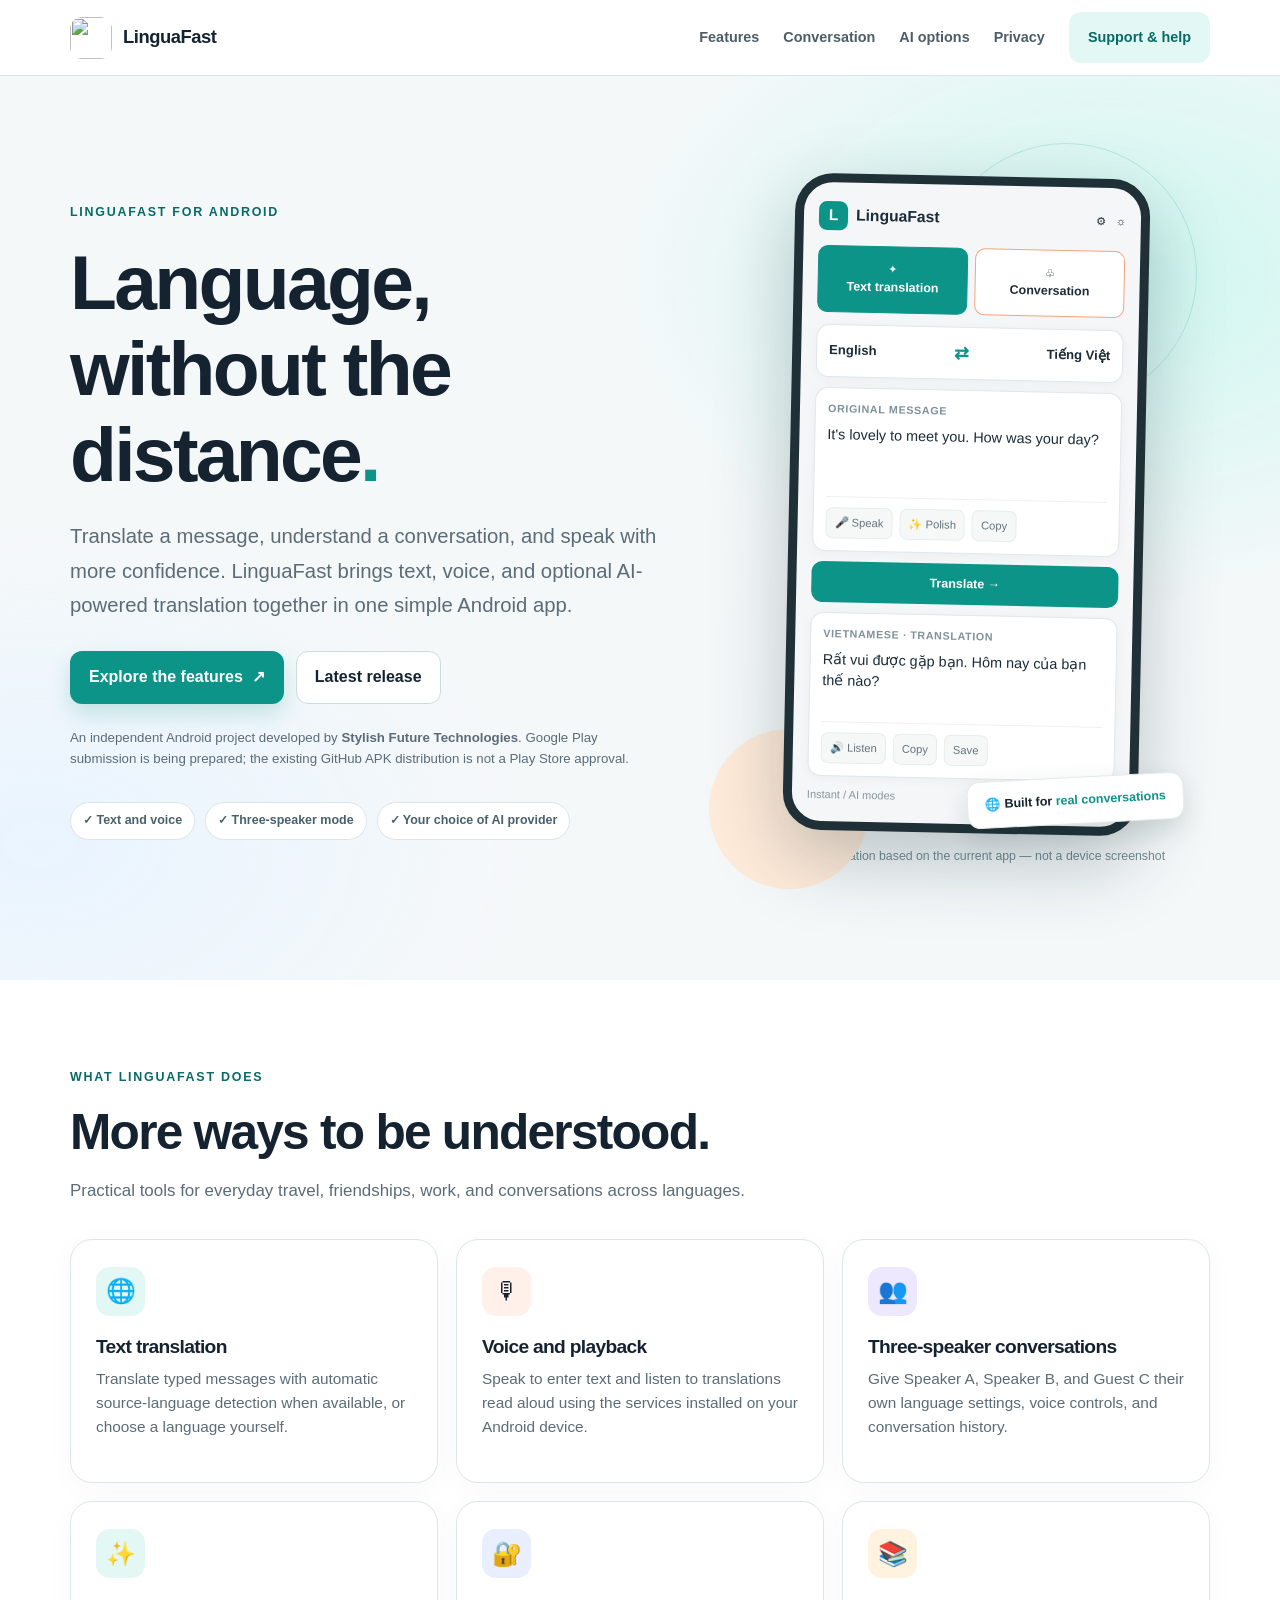
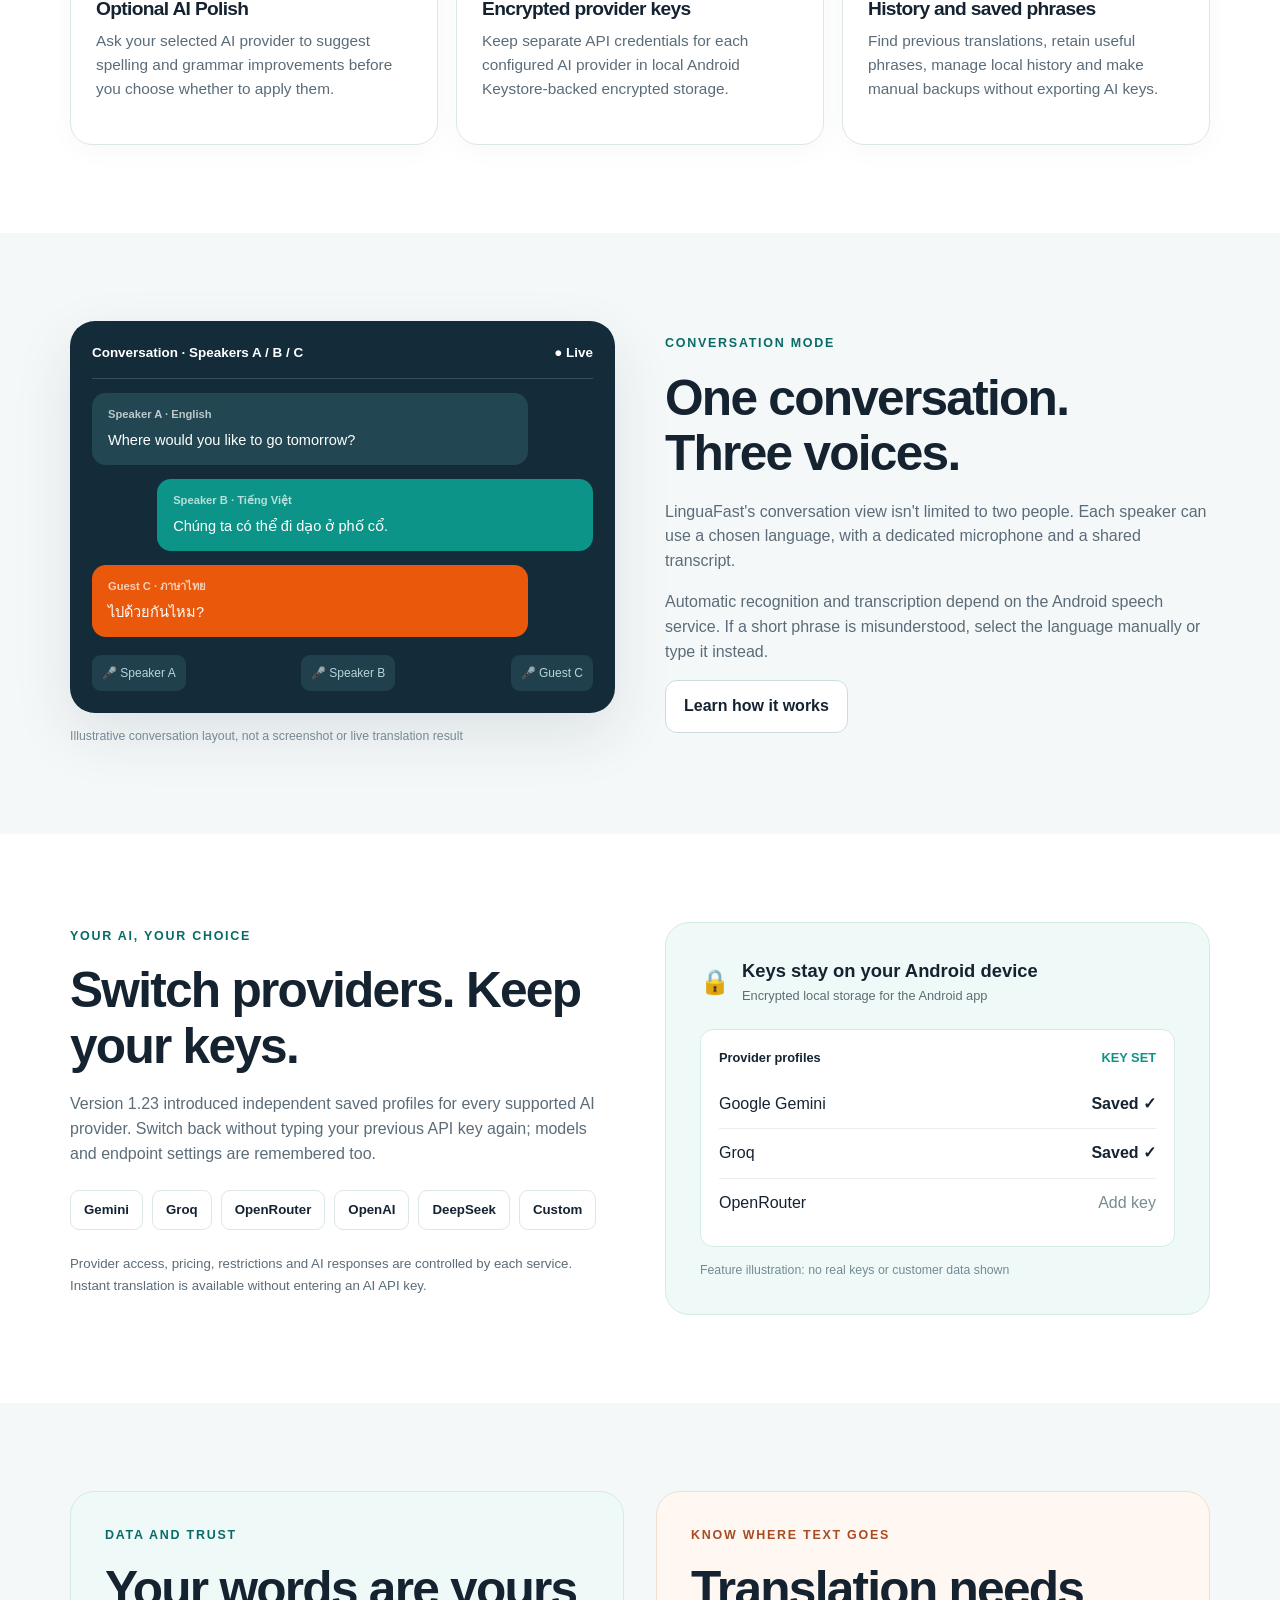
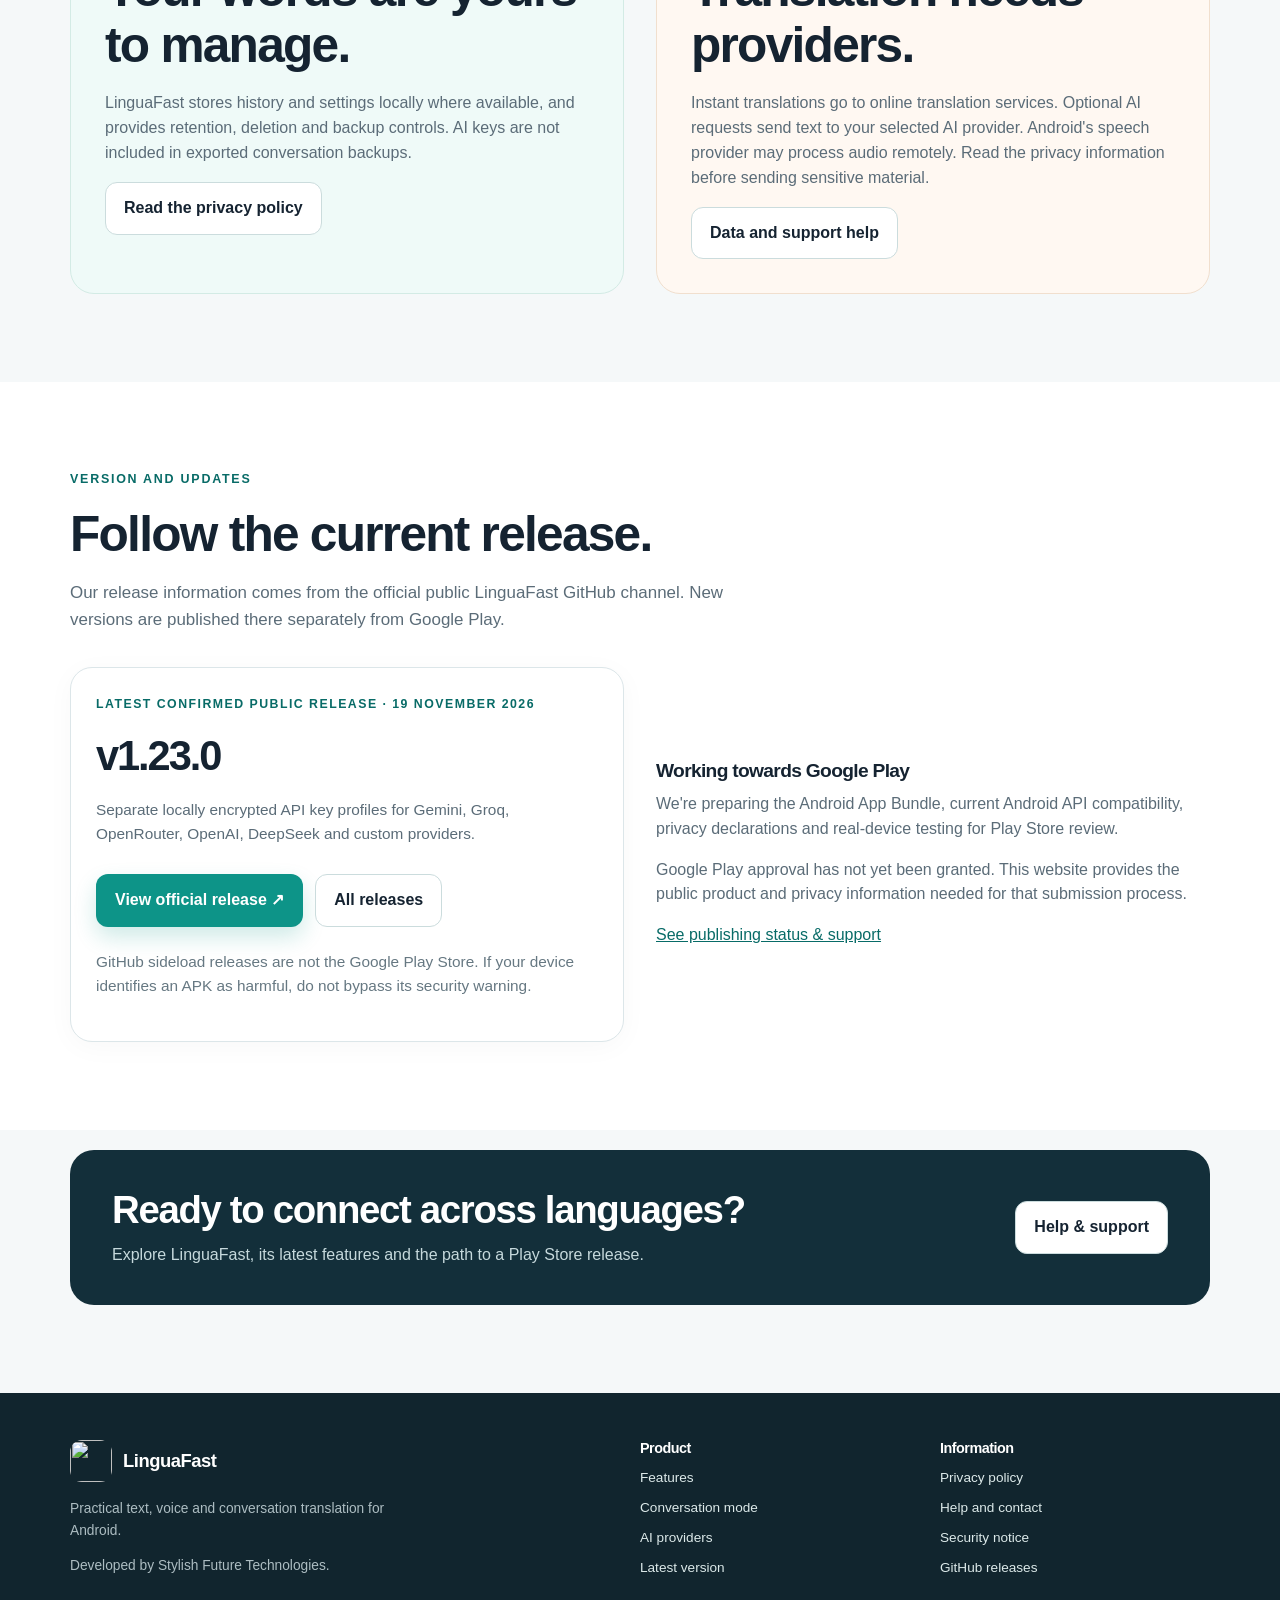
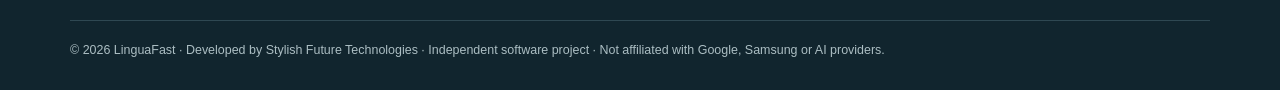
==== docs/index.html @ efc80dd0 "site: publish responsive LinguaFast product homepage grounded in current v23 Android app" ====
<!doctype html>
<html lang="en">
<head>
<meta charset="utf-8">
<meta name="viewport" content="width=device-width,initial-scale=1">
<meta name="theme-color" content="#0d9488">
<meta name="description" content="LinguaFast for Android: text translation, three-speaker conversations, voice playback and optional AI translation. Official product, privacy, support and release information.">
<meta property="og:type" content="website">
<meta property="og:title" content="LinguaFast — Language, without the distance">
<meta property="og:description" content="Translate text, communicate in three-speaker conversations and choose your own AI provider.">
<title>LinguaFast — Language, without the distance</title>
<link rel="icon" href="favicon.svg" type="image/svg+xml">
<link rel="canonical" href="https://madbit1.github.io/linguafast-updates/">
<link rel="stylesheet" href="style.css">
<script src="site.js" defer></script>
</head>
<body>
<a class="sr-only" href="#main">Skip to content</a>
<header class="site-head">
  <div class="container head-inner">
    <a class="identity" href="./"><img src="favicon.svg" width="42" height="42" alt="">LinguaFast</a>
    <nav class="site-nav" aria-label="Main navigation">
      <a href="#features">Features</a>
      <a href="#conversation">Conversation</a>
      <a href="#ai">AI options</a>
      <a href="privacy.html">Privacy</a>
      <a href="support.html" class="nav-cta">Support &amp; help</a>
    </nav>
  </div>
</header>
<main id="main">
  <section class="hero">
    <div class="container hero-grid">
      <div>
        <div class="eyebrow">LinguaFast for Android</div>
        <h1>Language, without the distance<span style="color:var(--teal)">.</span></h1>
        <p class="hero-lead">Translate a message, understand a conversation, and speak with more confidence. LinguaFast brings text, voice, and optional AI-powered translation together in one simple Android app.</p>
        <div class="hero-actions">
          <a class="button button-primary" href="#features">Explore the features <span aria-hidden="true">↗</span></a>
          <a class="button button-ghost" href="#release">Latest release</a>
        </div>
        <p class="little-note">An independent Android project developed by <strong>Stylish Future Technologies</strong>. Google Play submission is being prepared; the existing GitHub APK distribution is not a Play Store approval.</p>
        <div class="hero-trust"><span>✓ Text and voice</span><span>✓ Three-speaker mode</span><span>✓ Your choice of AI provider</span></div>
      </div>
      <div class="phone-wrap" aria-label="Illustrative preview of LinguaFast's Android text translation interface">
        <div class="phone">
          <div class="phone-top"><div class="phone-brand"><span class="mini-logo">L</span>LinguaFast</div><span>⚙ &nbsp; ☼</span></div>
          <div class="mode-row"><span>✦ <b>Text translation</b></span><span>♧ <b>Conversation</b></span></div>
          <div class="phone-panel language-row"><span>English</span><span class="switch">⇄</span><span>Tiếng Việt</span></div>
          <div class="phone-panel"><div class="hint">Original message</div><div class="phone-content">It's lovely to meet you. How was your day?</div><div class="phone-actions"><span>🎤 Speak</span><span>✨ Polish</span><span>Copy</span></div></div>
          <div class="phone-primary">Translate →</div>
          <div class="phone-panel"><div class="hint">Vietnamese · translation</div><div class="phone-content">Rất vui được gặp bạn. Hôm nay của bạn thế nào?</div><div class="phone-actions"><span>🔊 Listen</span><span>Copy</span><span>Save</span></div></div>
          <div class="phone-footer"><span>Instant / AI modes</span><span>History · Saved</span></div>
        </div>
        <div class="float-pill">🌐 Built for <b>real conversations</b></div>
        <div class="preview-label" style="text-align:center">Interface illustration based on the current app — not a device screenshot</div>
      </div>
    </div>
  </section>
  <section class="section alt" id="features">
    <div class="container">
      <div class="section-heading"><div class="eyebrow">What LinguaFast does</div><h2>More ways to be understood.</h2><p>Practical tools for everyday travel, friendships, work, and conversations across languages.</p></div>
      <div class="grid3">
        <article class="feature"><div class="feature-icon" aria-hidden="true">🌐</div><h3>Text translation</h3><p>Translate typed messages with automatic source-language detection when available, or choose a language yourself.</p></article>
        <article class="feature"><div class="feature-icon" aria-hidden="true">🎙</div><h3>Voice and playback</h3><p>Speak to enter text and listen to translations read aloud using the services installed on your Android device.</p></article>
        <article class="feature"><div class="feature-icon" aria-hidden="true">👥</div><h3>Three-speaker conversations</h3><p>Give Speaker A, Speaker B, and Guest C their own language settings, voice controls, and conversation history.</p></article>
        <article class="feature"><div class="feature-icon" aria-hidden="true">✨</div><h3>Optional AI Polish</h3><p>Ask your selected AI provider to suggest spelling and grammar improvements before you choose whether to apply them.</p></article>
        <article class="feature"><div class="feature-icon" aria-hidden="true">🔐</div><h3>Encrypted provider keys</h3><p>Keep separate API credentials for each configured AI provider in local Android Keystore-backed encrypted storage.</p></article>
        <article class="feature"><div class="feature-icon" aria-hidden="true">📚</div><h3>History and saved phrases</h3><p>Find previous translations, retain useful phrases, manage local history and make manual backups without exporting AI keys.</p></article>
      </div>
    </div>
  </section>
  <section class="section" id="conversation">
    <div class="container showcase">
      <div>
        <div class="chat-panel" role="img" aria-label="Illustrative multilingual transcript: three speakers communicating in English, Vietnamese and Thai">
          <div class="chat-head"><span>Conversation · Speakers A / B / C</span><span>● Live</span></div>
          <div class="chat-bubble"><small>Speaker A · English</small>Where would you like to go tomorrow?</div>
          <div class="chat-bubble"><small>Speaker B · Tiếng Việt</small>Chúng ta có thể đi dạo ở phố cổ.</div>
          <div class="chat-bubble"><small>Guest C · ภาษาไทย</small>ไปด้วยกันไหม?</div>
          <div class="chat-tools"><span>🎤 Speaker A</span><span>🎤 Speaker B</span><span>🎤 Guest C</span></div>
        </div>
        <div class="preview-label">Illustrative conversation layout, not a screenshot or live translation result</div>
      </div>
      <div>
        <div class="eyebrow">Conversation mode</div><h2>One conversation.<br>Three voices.</h2>
        <p>LinguaFast's conversation view isn't limited to two people. Each speaker can use a chosen language, with a dedicated microphone and a shared transcript.</p>
        <p>Automatic recognition and transcription depend on the Android speech service. If a short phrase is misunderstood, select the language manually or type it instead.</p>
        <a class="button button-ghost" href="support.html">Learn how it works</a>
      </div>
    </div>
  </section>
  <section class="section alt" id="ai">
    <div class="container showcase">
      <div>
        <div class="eyebrow">Your AI, your choice</div><h2>Switch providers. Keep your keys.</h2>
        <p>Version 1.23 introduced independent saved profiles for every supported AI provider. Switch back without typing your previous API key again; models and endpoint settings are remembered too.</p>
        <div class="provider-list" aria-label="Current supported provider presets">
          <span>Gemini</span><span>Groq</span><span>OpenRouter</span><span>OpenAI</span><span>DeepSeek</span><span>Custom</span>
        </div>
        <p class="little-note">Provider access, pricing, restrictions and AI responses are controlled by each service. Instant translation is available without entering an AI API key.</p>
      </div>
      <div class="soft-panel">
        <div style="display:flex;align-items:center;gap:12px;margin-bottom:23px"><span style="font-size:1.5rem">🔒</span><div><strong style="font-size:1.15rem">Keys stay on your Android device</strong><div style="font-size:.8rem;color:#5b6e73">Encrypted local storage for the Android app</div></div></div>
        <div style="border-radius:13px;background:white;border:1px solid #d5ebe5;padding:18px">
          <div style="display:flex;justify-content:space-between;font-size:.8rem;font-weight:780;margin-bottom:12px"><span>Provider profiles</span><span style="color:#0d9488">KEY SET</span></div>
          <div style="padding:12px 0;border-bottom:1px solid #e8eeee;display:flex;justify-content:space-between;gap:12px"><span>Google Gemini</span><strong>Saved ✓</strong></div>
          <div style="padding:12px 0;border-bottom:1px solid #e8eeee;display:flex;justify-content:space-between;gap:12px"><span>Groq</span><strong>Saved ✓</strong></div>
          <div style="padding:12px 0;display:flex;justify-content:space-between;gap:12px"><span>OpenRouter</span><span style="color:#768b90">Add key</span></div>
        </div>
        <div class="preview-label">Feature illustration: no real keys or customer data shown</div>
      </div>
    </div>
  </section>
  <section class="section" id="privacy">
    <div class="container two-column">
      <div class="soft-panel"><div class="eyebrow">Data and trust</div><h2>Your words are yours to manage.</h2><p>LinguaFast stores history and settings locally where available, and provides retention, deletion and backup controls. AI keys are not included in exported conversation backups.</p><a class="button button-ghost" href="privacy.html">Read the privacy policy</a></div>
      <div class="soft-panel" style="background:#fff8f2;border-color:#f1dfce"><div class="eyebrow" style="color:#a94b23">Know where text goes</div><h2>Translation needs providers.</h2><p>Instant translations go to online translation services. Optional AI requests send text to your selected AI provider. Android's speech provider may process audio remotely. Read the privacy information before sending sensitive material.</p><a class="button button-ghost" href="support.html#data">Data and support help</a></div>
    </div>
  </section>
  <section class="section alt" id="release">
    <div class="container">
      <div class="section-heading"><div class="eyebrow">Version and updates</div><h2>Follow the current release.</h2><p>Our release information comes from the official public LinguaFast GitHub channel. New versions are published there separately from Google Play.</p></div>
      <div class="two-column">
        <div class="feature" style="min-height:0">
          <div class="release-date" id="release-state">Latest confirmed public release · 19 November 2026</div>
          <div class="version-big" id="release-version">v1.23.0</div>
          <p id="release-copy">Separate locally encrypted API key profiles for Gemini, Groq, OpenRouter, OpenAI, DeepSeek and custom providers.</p>
          <div class="hero-actions">
            <a class="button button-primary" id="release-link" href="https://github.com/madbit1/linguafast-updates/releases/latest" rel="noopener">View official release ↗</a>
            <a class="button button-ghost" href="https://github.com/madbit1/linguafast-updates/releases" rel="noopener">All releases</a>
          </div>
          <p class="fine">GitHub sideload releases are not the Google Play Store. If your device identifies an APK as harmful, do not bypass its security warning.</p>
        </div>
        <div style="align-self:center">
          <h3>Working towards Google Play</h3>
          <p>We're preparing the Android App Bundle, current Android API compatibility, privacy declarations and real-device testing for Play Store review.</p>
          <p>Google Play approval has not yet been granted. This website provides the public product and privacy information needed for that submission process.</p>
          <a href="support.html#play">See publishing status &amp; support</a>
        </div>
      </div>
    </div>
  </section>
  <section class="section" style="padding-top:20px">
    <div class="container"><div class="callout"><div><h2>Ready to connect across languages?</h2><p>Explore LinguaFast, its latest features and the path to a Play Store release.</p></div><a class="button button-ghost" href="support.html">Help &amp; support</a></div></div>
  </section>
</main>
<footer class="footer">
  <div class="container">
    <div class="footer-grid">
      <div><a class="identity" style="color:white" href="./"><img src="favicon.svg" width="42" height="42" alt="">LinguaFast</a><p style="max-width:340px;margin-top:16px">Practical text, voice and conversation translation for Android.</p><p>Developed by Stylish Future Technologies.</p></div>
      <div><h3>Product</h3><ul><li><a href="#features">Features</a></li><li><a href="#conversation">Conversation mode</a></li><li><a href="#ai">AI providers</a></li><li><a href="#release">Latest version</a></li></ul></div>
      <div><h3>Information</h3><ul><li><a href="privacy.html">Privacy policy</a></li><li><a href="support.html">Help and contact</a></li><li><a href="https://github.com/madbit1/linguafast-updates/blob/main/SECURITY.md">Security notice</a></li><li><a href="https://github.com/madbit1/linguafast-updates/releases/latest">GitHub releases</a></li></ul></div>
    </div>
    <div class="footer-bottom">© 2026 LinguaFast · Developed by Stylish Future Technologies · Independent software project · Not affiliated with Google, Samsung or AI providers.</div>
  </div>
</footer>
</body></html>
---- docs/style.css ----
/* LinguaFast website — mirrors the Android app's teal brand and orange conversation mode. */
:root{color-scheme:light;--bg:#f5f8f9;--paper:#fff;--ink:#152331;--muted:#5b6c78;--line:#dce6e9;--teal:#0d9488;--deep:#086b67;--aqua:#e3f8f4;--orange:#e86a2c;--lav:#6d28d9;--shadow:0 22px 60px rgba(13,43,50,.10)}
*{box-sizing:border-box}html{scroll-behavior:smooth}body{margin:0;background:var(--bg);color:var(--ink);font:16px/1.55 -apple-system,BlinkMacSystemFont,"Segoe UI",Roboto,Arial,sans-serif}a{color:var(--deep)}a:hover{text-decoration:none}a:focus-visible,button:focus-visible{outline:3px solid #fb923c;outline-offset:3px}h1,h2,h3,p{margin-top:0}h1,h2,h3{line-height:1.12;letter-spacing:-.035em}h1{font-size:clamp(2.5rem,6vw,5rem);font-weight:800;margin-bottom:22px}h2{font-size:clamp(2rem,4vw,3.1rem);margin-bottom:18px}h3{font-size:1.2rem;margin-bottom:10px}p{color:var(--muted)}.container{width:min(1140px,calc(100% - 38px));margin-inline:auto}.sr-only{position:absolute;width:1px;height:1px;overflow:hidden;clip:rect(0,0,0,0);white-space:nowrap}
header.site-head{background:rgba(255,255,255,.96);border-bottom:1px solid var(--line);position:sticky;top:0;z-index:10;backdrop-filter:blur(14px)}.head-inner{min-height:75px;display:flex;align-items:center;justify-content:space-between;gap:20px}.identity{display:flex;align-items:center;gap:11px;color:var(--ink);text-decoration:none;font-size:1.15rem;font-weight:800;letter-spacing:-.025em}.identity img{width:42px;height:42px;border-radius:12px}.site-nav{display:flex;align-items:center;gap:24px;font-size:.9rem;font-weight:650}.site-nav a{color:#4c5d68;text-decoration:none}.site-nav a:hover{color:var(--teal)}.nav-cta,.button{display:inline-flex;justify-content:center;align-items:center;gap:9px;border-radius:12px;padding:13px 18px;font-weight:750;text-decoration:none;border:1px solid transparent;transition:transform .15s ease,box-shadow .15s ease}.nav-cta{background:var(--aqua);color:var(--deep)!important}.button:hover,.nav-cta:hover{transform:translateY(-2px)}.button-primary{background:var(--teal);color:white;box-shadow:0 10px 22px rgba(13,148,136,.2)}.button-primary:hover{color:white}.button-ghost{border-color:#cbdcdd;background:white;color:var(--ink)}.button-dark{background:#19313b;color:white}.button-dark:hover{color:#fff}
.hero{padding:72px 0 86px;overflow:hidden;background:radial-gradient(ellipse 700px 450px at 87% 22%,#cef7f0 0%,transparent 74%),radial-gradient(ellipse 630px 410px at 3% 85%,#e9f4ff 0%,transparent 78%),var(--bg)}.hero-grid{display:grid;grid-template-columns:1.1fr .9fr;gap:60px;align-items:center}.eyebrow{color:var(--deep);font-size:.78rem;font-weight:850;letter-spacing:.14em;text-transform:uppercase;margin-bottom:17px}.hero-lead{font-size:clamp(1.06rem,1.7vw,1.27rem);max-width:620px;line-height:1.7}.hero-actions{display:flex;flex-wrap:wrap;gap:12px;margin:28px 0 23px}.little-note{font-size:.83rem;max-width:570px;line-height:1.65}.hero-trust{display:flex;flex-wrap:wrap;gap:10px;margin-top:32px}.hero-trust span{padding:8px 12px;background:#fff;border:1px solid var(--line);border-radius:999px;color:#48616b;font-weight:650;font-size:.78rem}
.section{padding:88px 0}.section.alt{background:#fff}.section-heading{max-width:700px;margin-bottom:34px}.section-heading p{font-size:1.06rem}.grid3{display:grid;grid-template-columns:repeat(3,minmax(0,1fr));gap:18px}.feature{padding:27px 25px 28px;border-radius:22px;background:#fff;border:1px solid var(--line);min-height:240px;box-shadow:0 5px 28px rgba(12,39,46,.03)}.feature p{font-size:.96rem}.feature-icon{display:grid;place-items:center;width:49px;height:49px;border-radius:14px;background:var(--aqua);font-size:1.5rem;margin-bottom:20px}.feature:nth-child(2) .feature-icon{background:#fff1e9}.feature:nth-child(3) .feature-icon{background:#eee8ff}.feature:nth-child(5) .feature-icon{background:#e9efff}.feature:nth-child(6) .feature-icon{background:#fff2de}
.phone-wrap{position:relative;max-width:420px;margin:0 auto;padding:28px 0}.phone-wrap:before{content:"";position:absolute;width:260px;height:260px;border:1px solid #a2e0d7;border-radius:50%;top:-5px;right:-32px;opacity:.7}.phone-wrap:after{content:"";position:absolute;width:160px;height:160px;background:#ffebd9;border-radius:50%;bottom:5px;left:-60px;z-index:0}.phone{position:relative;z-index:1;background:#f4f6f8;border:9px solid #1f3037;box-shadow:0 28px 75px rgba(13,40,50,.25);border-radius:38px;max-width:355px;margin:auto;padding:19px 15px 18px;min-height:606px;color:#1c2c38;transform:rotate(1.2deg)}.phone-top{display:flex;align-items:center;justify-content:space-between;margin-bottom:15px;font-size:.7rem}.phone-brand{display:flex;align-items:center;gap:8px;font-size:.98rem;font-weight:850}.mini-logo{display:grid;place-items:center;width:29px;height:29px;border-radius:8px;background:#0d9488;color:#fff;font-weight:850}.phone-panel{background:#fff;border:1px solid #e1e7eb;border-radius:13px;padding:12px;margin-bottom:10px;box-shadow:0 2px 12px rgba(31,44,53,.04)}.mode-row{display:grid;grid-template-columns:1fr 1fr;gap:7px;margin-bottom:12px}.mode-row span{font-size:.7rem;text-align:center;padding:14px 5px;border:1px solid #f4a57b;border-radius:10px;background:#fff}.mode-row span:first-child{background:#0d9488;border-color:#0d9488;color:#fff}.mode-row b{display:block;font-size:.78rem}.language-row{display:flex;gap:9px;justify-content:space-between;align-items:center;font-size:.82rem;font-weight:750}.switch{color:#0d9488;font-size:1.1rem}.hint{font-size:.67rem;color:#80919b;margin-bottom:7px;text-transform:uppercase;font-weight:800;letter-spacing:.06em}.phone-content{line-height:1.45;font-size:.9rem;min-height:60px}.phone-actions{display:flex;gap:7px;padding-top:10px;border-top:1px solid #edf1f2;margin-top:12px;font-size:.7rem;color:#64747d}.phone-actions span{background:#f6f8f8;border:1px solid #e7ecee;padding:6px 8px;border-radius:7px}.phone-primary{padding:11px;border-radius:11px;background:#0d9488;text-align:center;color:#fff;font-weight:800;font-size:.78rem;margin:10px 0}.phone-footer{display:flex;justify-content:space-between;color:#88969e;font-size:.69rem}.float-pill{position:absolute;z-index:2;right:-19px;bottom:70px;padding:13px 17px;background:white;border:1px solid #e4ebe9;border-radius:13px;font-size:.78rem;font-weight:800;box-shadow:0 10px 26px rgba(22,55,53,.14);transform:rotate(-3deg)}.float-pill b{color:var(--teal)}
.showcase{display:grid;grid-template-columns:1fr 1fr;gap:50px;align-items:center}.chat-panel{background:#142c39;border-radius:25px;padding:22px;box-shadow:var(--shadow);color:white}.chat-head{display:flex;align-items:center;justify-content:space-between;border-bottom:1px solid #35505c;padding-bottom:14px;font-size:.84rem;font-weight:780}.chat-bubble{padding:13px 16px;border-radius:14px;max-width:87%;margin-top:14px;background:#224752;color:#fff;font-size:.91rem}.chat-bubble:nth-of-type(3){background:#0d9488;margin-left:auto}.chat-bubble:nth-of-type(4){background:#ea580c}.chat-bubble small{display:block;font-weight:850;font-size:.7rem;opacity:.7;margin-bottom:6px}.chat-tools{display:flex;justify-content:space-between;gap:8px;padding-top:18px;color:#b8d4d7;font-size:.75rem}.chat-tools span{padding:9px 10px;border-radius:9px;background:#20404d}.preview-label{color:#748a93;font-size:.77rem;margin-top:14px}
.provider-list{display:flex;flex-wrap:wrap;gap:9px;margin:23px 0}.provider-list span{background:white;padding:9px 13px;border:1px solid var(--line);border-radius:9px;font-weight:730;font-size:.83rem}.soft-panel{background:#effaf8;border-radius:24px;padding:34px;border:1px solid #d3ebe5}.two-column{display:grid;grid-template-columns:1fr 1fr;gap:32px}.callout{background:#132f3a;color:#fff;border-radius:24px;padding:38px 42px;display:flex;justify-content:space-between;gap:28px;align-items:center}.callout h2{font-size:clamp(1.8rem,3vw,2.6rem);margin-bottom:12px}.callout p{color:#c6d9dc;margin-bottom:0}.callout .button{white-space:nowrap}.release-date{font-size:.77rem;letter-spacing:.12em;text-transform:uppercase;font-weight:850;color:var(--deep)}.version-big{font-size:2.6rem;font-weight:850;letter-spacing:-.05em;margin:10px 0}.fine{font-size:.8rem;color:#667882}.footer{background:#11252e;padding:47px 0 30px;color:#d7e4e7}.footer a{color:#dce9e9;text-decoration:none}.footer a:hover{text-decoration:underline}.footer-grid{display:grid;grid-template-columns:2fr 1fr 1fr;gap:30px;padding-bottom:30px}.footer p{color:#adbdc2;font-size:.86rem}.footer h3{color:#fff;font-size:.9rem}.footer ul{list-style:none;padding:0;margin:0}.footer li{margin-bottom:9px;font-size:.85rem}.footer-bottom{border-top:1px solid #2f4852;padding-top:20px;font-size:.78rem;color:#acbec3}
.page-hero{padding:75px 0 43px;background:radial-gradient(ellipse 400px 300px at 85% 0%,#d9f7ef 0%,transparent 80%)}.page-hero h1{font-size:clamp(2.2rem,4vw,3.5rem);max-width:760px}.prose{background:white;border:1px solid var(--line);border-radius:24px;padding:clamp(24px,5vw,58px);margin:0 auto 90px;max-width:925px}.prose h2{font-size:1.55rem;margin-top:40px}.prose h3{font-size:1.05rem;margin-top:26px}.prose li{color:#526570;margin-bottom:10px}.prose p{max-width:760px}.prose .note{border-left:4px solid var(--teal);background:#edf8f5;padding:15px 19px;border-radius:0 9px 9px 0;color:#244550}.prose .warning{border-left-color:#d46a36;background:#fff5e9}.prose a{word-break:break-word}
@media(max-width:900px){.hero-grid{gap:25px;grid-template-columns:1fr 1fr}.phone{transform:none}.showcase{gap:30px}.site-nav{gap:15px}}@media(max-width:720px){.hero-grid,.showcase,.two-column{grid-template-columns:1fr}.hero{padding:52px 0 68px}.hero-grid{gap:25px}.grid3{grid-template-columns:1fr 1fr}.site-nav a:not(.nav-cta){display:none}.section{padding:65px 0}.showcase>div:first-child{order:2}.showcase>div:nth-child(2){order:1}.footer-grid{grid-template-columns:1fr 1fr}.footer-grid>div:first-child{grid-column:1/-1}.callout{display:block;padding:30px}.callout .button{margin-top:22px}.phone-wrap{max-width:380px}.float-pill{right:0}}
@media(max-width:460px){.container{width:min(100% - 30px,1140px)}.grid3{grid-template-columns:1fr}.head-inner{min-height:68px}.nav-cta{padding:10px 12px;font-size:.8rem}.feature{min-height:0}.hero-trust{gap:6px}.hero-trust span{font-size:.72rem}.footer-grid{grid-template-columns:1fr}.float-pill{right:4px}.phone-wrap:before{right:0}.phone{border-width:7px;min-height:570px}}
@media(prefers-reduced-motion:reduce){html{scroll-behavior:auto}.button,.nav-cta{transition:none}}
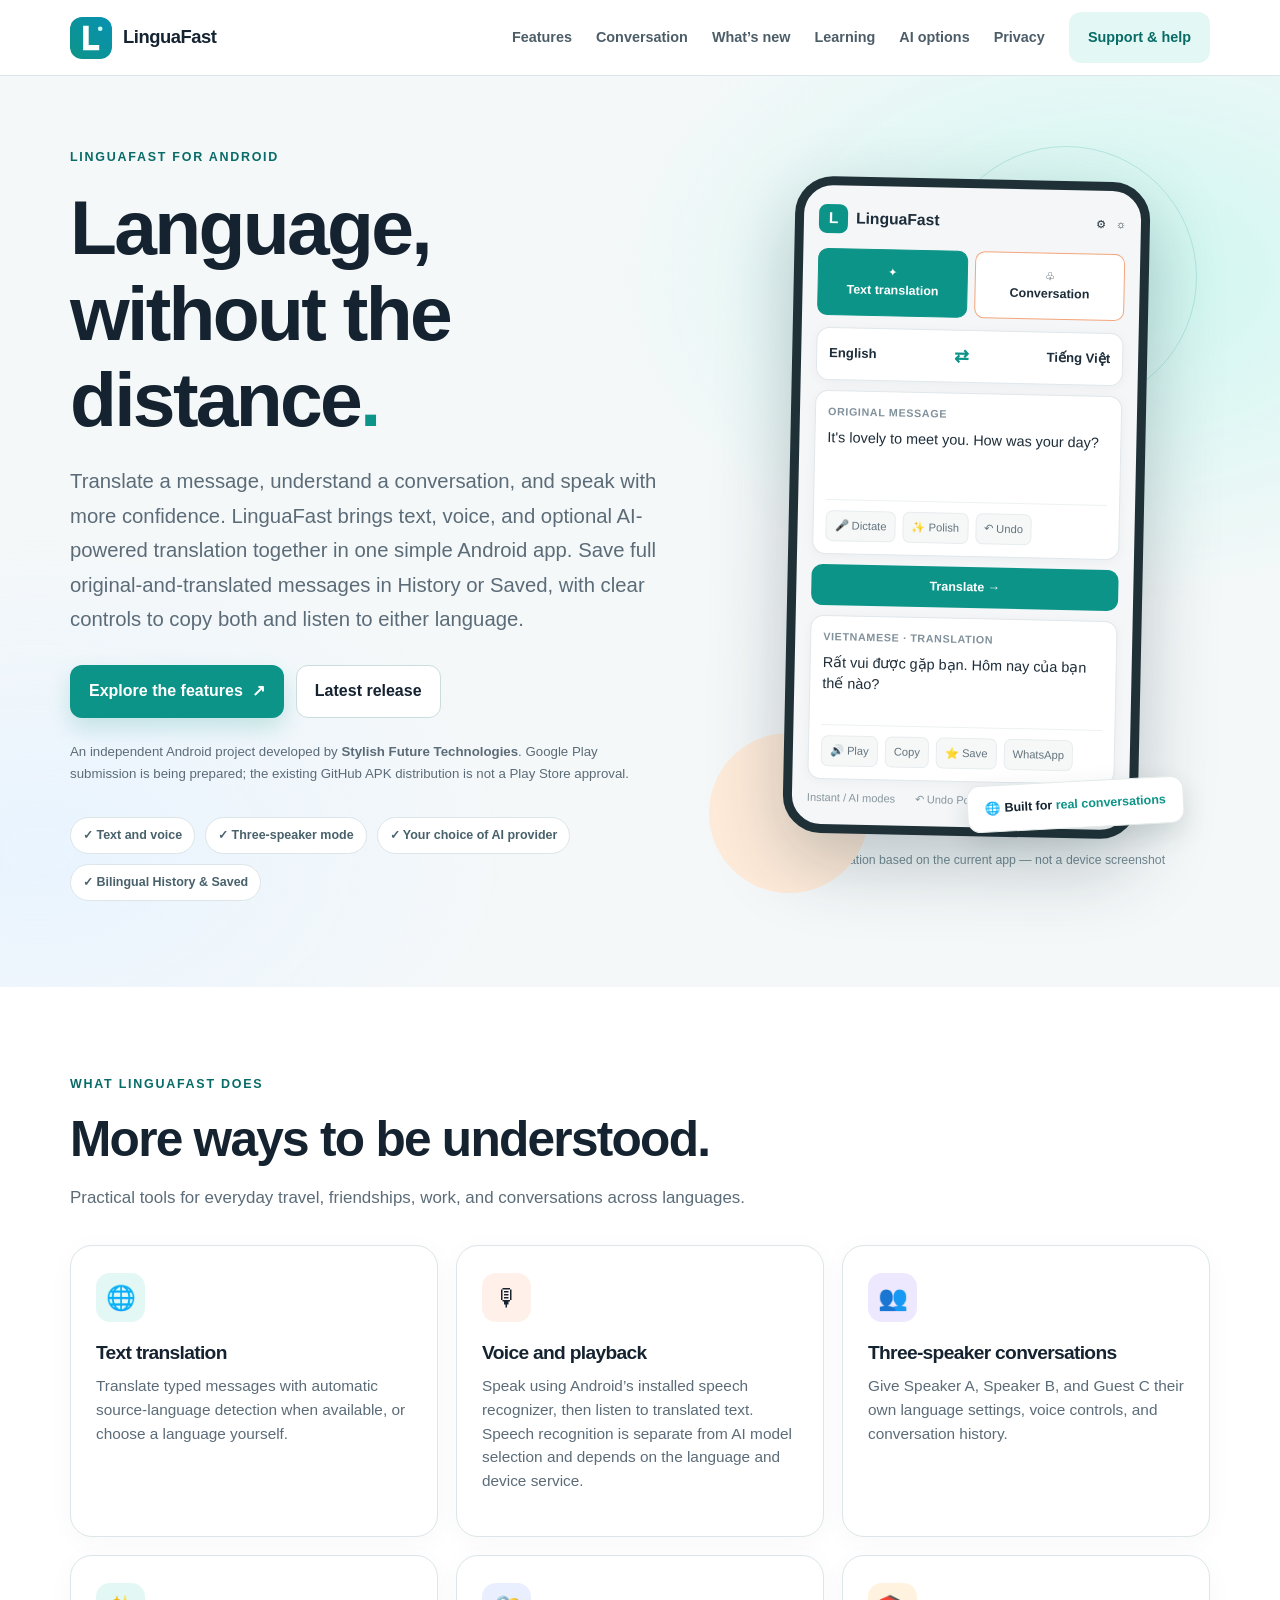
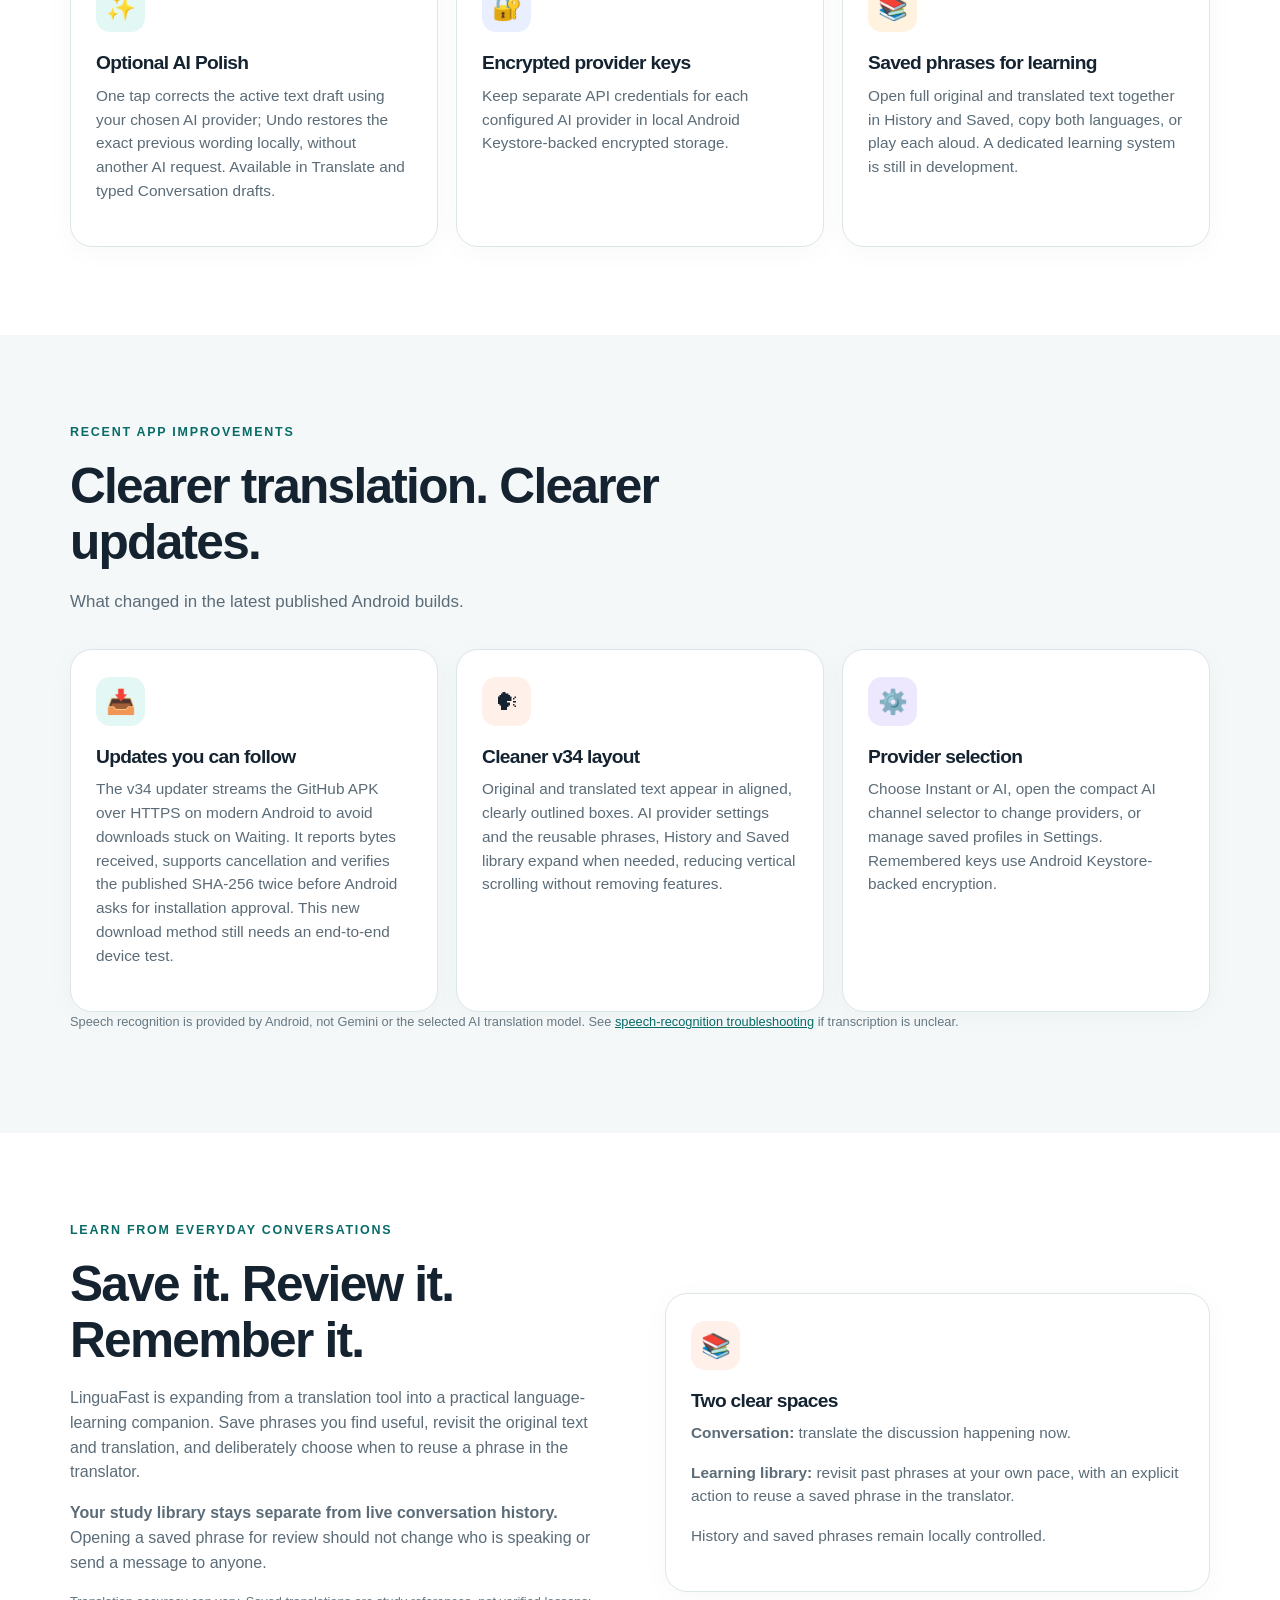
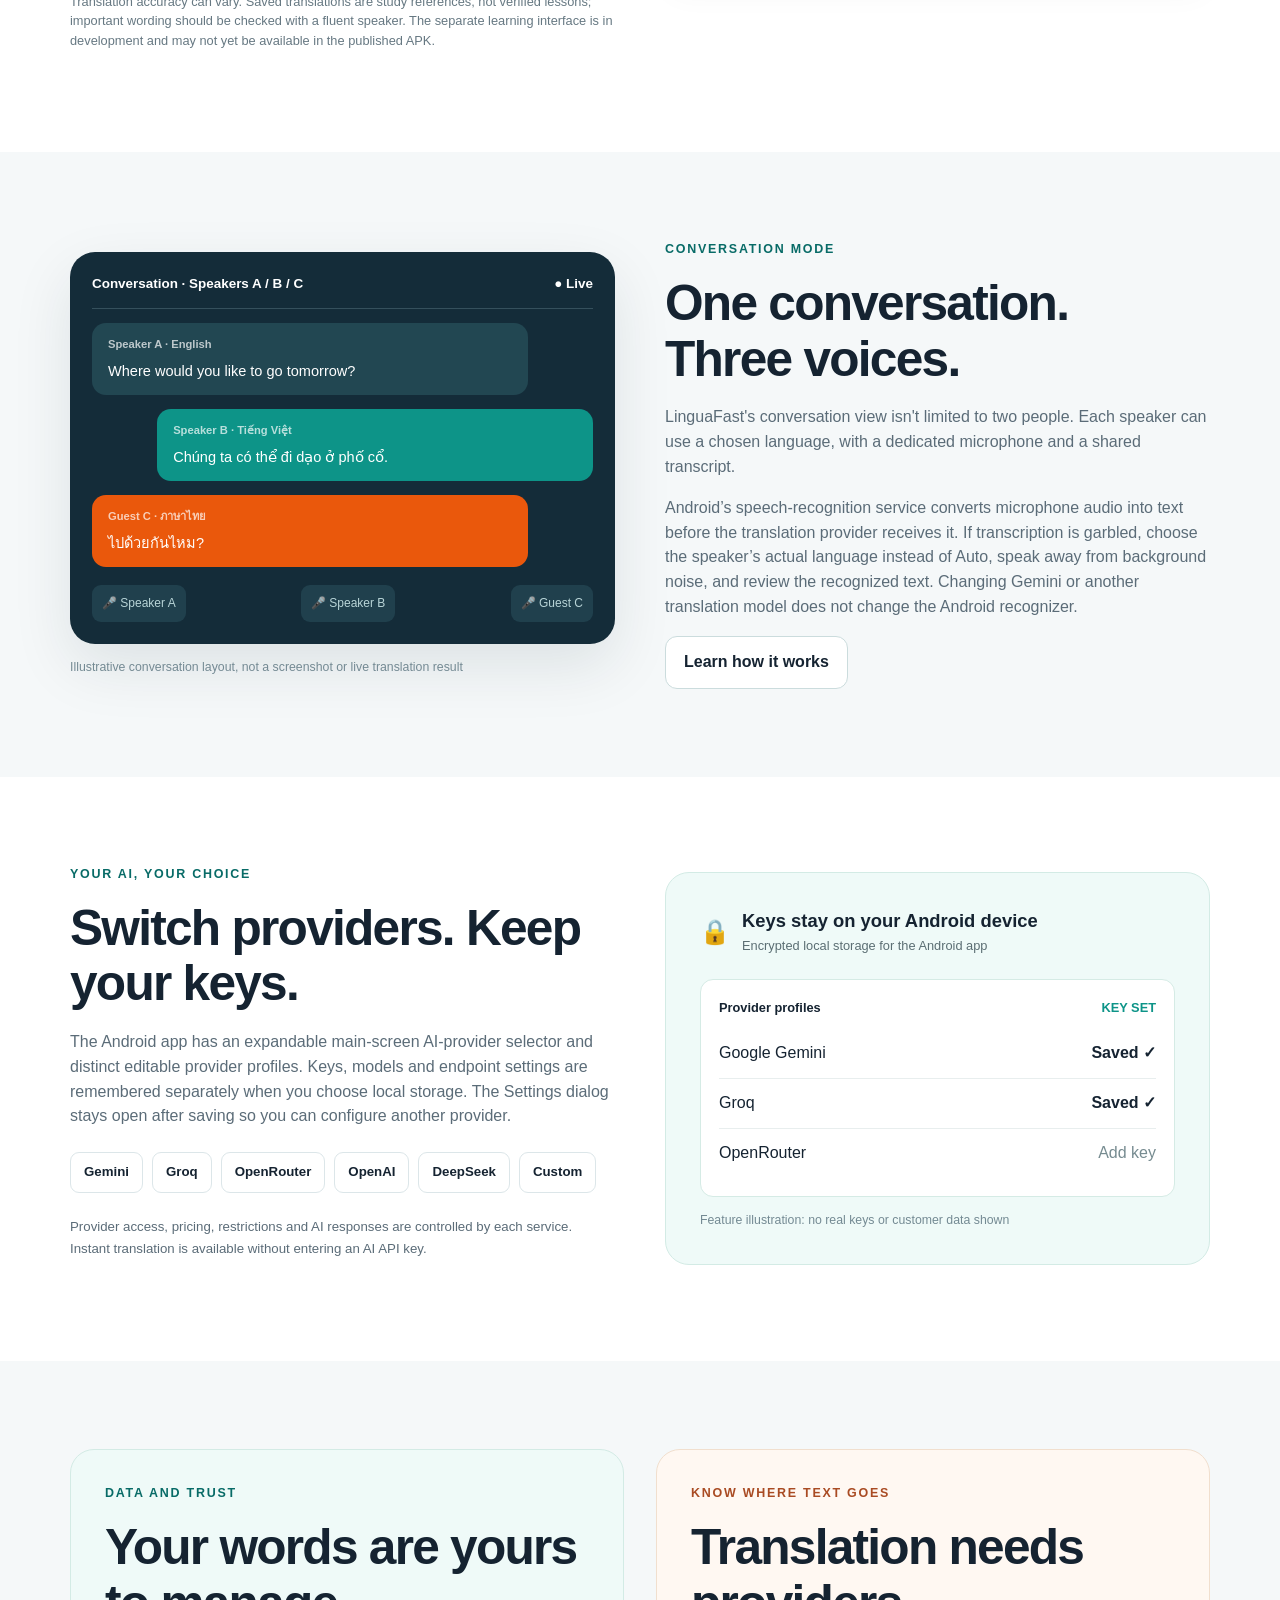
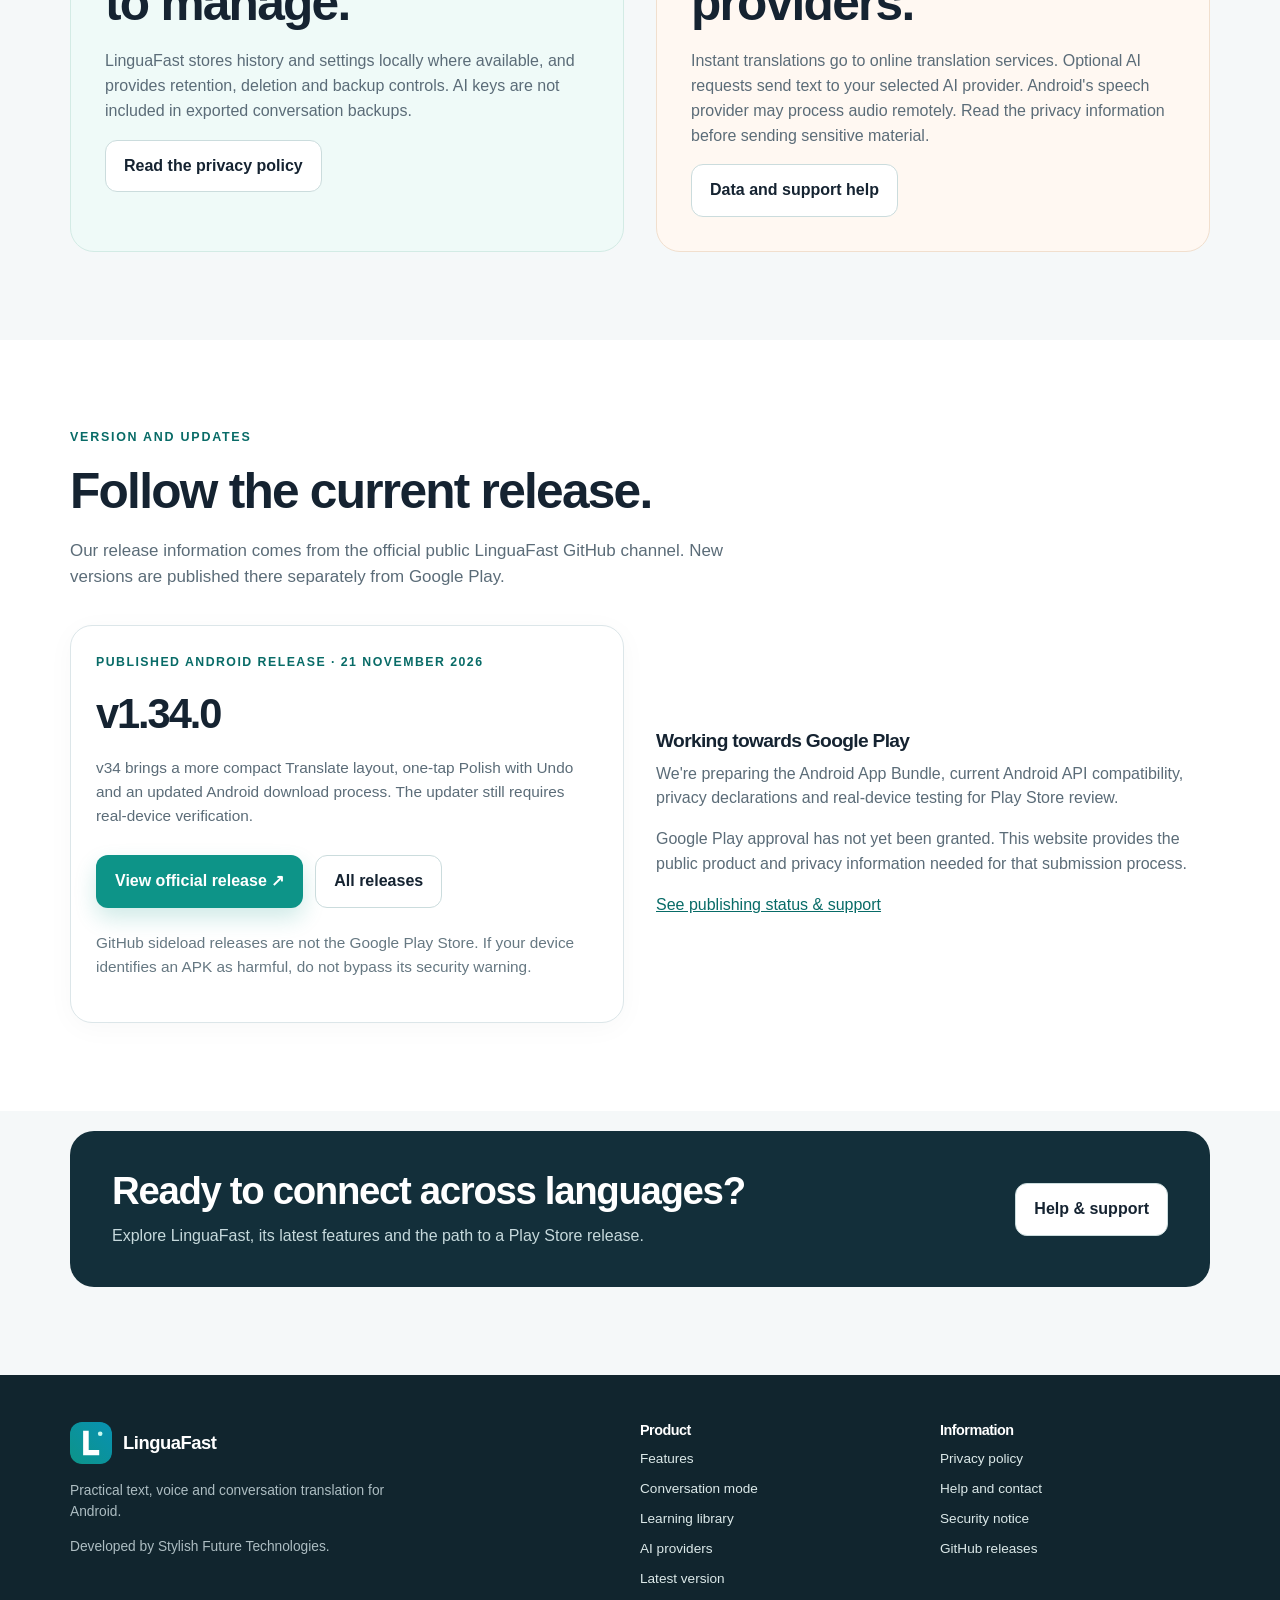
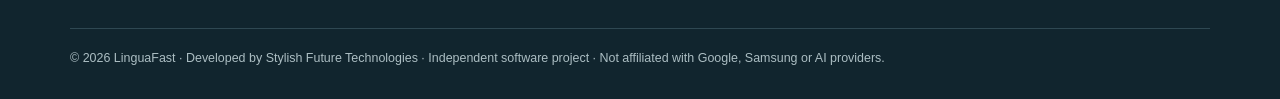
==== commit 34661d0d: "docs: synchronize legacy release-repo site index.html with canonical v34 site" ====
--- a/docs/index.html
+++ b/docs/index.html
@@ -4,13 +4,13 @@
 <meta charset="utf-8">
 <meta name="viewport" content="width=device-width,initial-scale=1">
 <meta name="theme-color" content="#0d9488">
-<meta name="description" content="LinguaFast for Android: text translation, three-speaker conversations, voice playback and optional AI translation. Official product, privacy, support and release information.">
+<meta name="description" content="LinguaFast v1.34.0 for Android: aligned original and translation cards, three-speaker conversations, live speech-to-text, one-tap AI Polish and Undo, and secure signed updates.">
 <meta property="og:type" content="website">
 <meta property="og:title" content="LinguaFast — Language, without the distance">
 <meta property="og:description" content="Translate text, communicate in three-speaker conversations and choose your own AI provider.">
 <title>LinguaFast — Language, without the distance</title>
 <link rel="icon" href="favicon.svg" type="image/svg+xml">
-<link rel="canonical" href="https://madbit1.github.io/linguafast-updates/">
+<link rel="canonical" href="https://madbit1.github.io/linguafast/">
 <link rel="stylesheet" href="style.css">
 <script src="site.js" defer></script>
 </head>
@@ -22,6 +22,7 @@
     <nav class="site-nav" aria-label="Main navigation">
       <a href="#features">Features</a>
       <a href="#conversation">Conversation</a>
+      <a href="#improvements">What’s new</a><a href="#learning">Learning</a>
       <a href="#ai">AI options</a>
       <a href="privacy.html">Privacy</a>
       <a href="support.html" class="nav-cta">Support &amp; help</a>
@@ -34,23 +35,23 @@
       <div>
         <div class="eyebrow">LinguaFast for Android</div>
         <h1>Language, without the distance<span style="color:var(--teal)">.</span></h1>
-        <p class="hero-lead">Translate a message, understand a conversation, and speak with more confidence. LinguaFast brings text, voice, and optional AI-powered translation together in one simple Android app.</p>
+        <p class="hero-lead">Translate a message, understand a conversation, and speak with more confidence. LinguaFast brings text, voice, and optional AI-powered translation together in one simple Android app. Save full original-and-translated messages in History or Saved, with clear controls to copy both and listen to either language.</p>
         <div class="hero-actions">
           <a class="button button-primary" href="#features">Explore the features <span aria-hidden="true">↗</span></a>
           <a class="button button-ghost" href="#release">Latest release</a>
         </div>
         <p class="little-note">An independent Android project developed by <strong>Stylish Future Technologies</strong>. Google Play submission is being prepared; the existing GitHub APK distribution is not a Play Store approval.</p>
-        <div class="hero-trust"><span>✓ Text and voice</span><span>✓ Three-speaker mode</span><span>✓ Your choice of AI provider</span></div>
+        <div class="hero-trust"><span>✓ Text and voice</span><span>✓ Three-speaker mode</span><span>✓ Your choice of AI provider</span><span>✓ Bilingual History &amp; Saved</span></div>
       </div>
       <div class="phone-wrap" aria-label="Illustrative preview of LinguaFast's Android text translation interface">
         <div class="phone">
           <div class="phone-top"><div class="phone-brand"><span class="mini-logo">L</span>LinguaFast</div><span>⚙ &nbsp; ☼</span></div>
           <div class="mode-row"><span>✦ <b>Text translation</b></span><span>♧ <b>Conversation</b></span></div>
           <div class="phone-panel language-row"><span>English</span><span class="switch">⇄</span><span>Tiếng Việt</span></div>
-          <div class="phone-panel"><div class="hint">Original message</div><div class="phone-content">It's lovely to meet you. How was your day?</div><div class="phone-actions"><span>🎤 Speak</span><span>✨ Polish</span><span>Copy</span></div></div>
+          <div class="phone-panel"><div class="hint">Original message</div><div class="phone-content">It's lovely to meet you. How was your day?</div><div class="phone-actions"><span>🎤 Dictate</span><span>✨ Polish</span><span>↶ Undo</span></div></div>
           <div class="phone-primary">Translate →</div>
-          <div class="phone-panel"><div class="hint">Vietnamese · translation</div><div class="phone-content">Rất vui được gặp bạn. Hôm nay của bạn thế nào?</div><div class="phone-actions"><span>🔊 Listen</span><span>Copy</span><span>Save</span></div></div>
-          <div class="phone-footer"><span>Instant / AI modes</span><span>History · Saved</span></div>
+          <div class="phone-panel"><div class="hint">Vietnamese · translation</div><div class="phone-content">Rất vui được gặp bạn. Hôm nay của bạn thế nào?</div><div class="phone-actions"><span>🔊 Play</span><span>Copy</span><span>⭐ Save</span><span>WhatsApp</span></div></div>
+          <div class="phone-footer"><span>Instant / AI modes</span><span>↶ Undo Polish · History &amp; Saved expand</span></div>
         </div>
         <div class="float-pill">🌐 Built for <b>real conversations</b></div>
         <div class="preview-label" style="text-align:center">Interface illustration based on the current app — not a device screenshot</div>
@@ -62,12 +63,51 @@
       <div class="section-heading"><div class="eyebrow">What LinguaFast does</div><h2>More ways to be understood.</h2><p>Practical tools for everyday travel, friendships, work, and conversations across languages.</p></div>
       <div class="grid3">
         <article class="feature"><div class="feature-icon" aria-hidden="true">🌐</div><h3>Text translation</h3><p>Translate typed messages with automatic source-language detection when available, or choose a language yourself.</p></article>
-        <article class="feature"><div class="feature-icon" aria-hidden="true">🎙</div><h3>Voice and playback</h3><p>Speak to enter text and listen to translations read aloud using the services installed on your Android device.</p></article>
+        <article class="feature"><div class="feature-icon" aria-hidden="true">🎙</div><h3>Voice and playback</h3><p>Speak using Android’s installed speech recognizer, then listen to translated text. Speech recognition is separate from AI model selection and depends on the language and device service.</p></article>
         <article class="feature"><div class="feature-icon" aria-hidden="true">👥</div><h3>Three-speaker conversations</h3><p>Give Speaker A, Speaker B, and Guest C their own language settings, voice controls, and conversation history.</p></article>
-        <article class="feature"><div class="feature-icon" aria-hidden="true">✨</div><h3>Optional AI Polish</h3><p>Ask your selected AI provider to suggest spelling and grammar improvements before you choose whether to apply them.</p></article>
+        <article class="feature"><div class="feature-icon" aria-hidden="true">✨</div><h3>Optional AI Polish</h3><p>One tap corrects the active text draft using your chosen AI provider; Undo restores the exact previous wording locally, without another AI request. Available in Translate and typed Conversation drafts.</p></article>
         <article class="feature"><div class="feature-icon" aria-hidden="true">🔐</div><h3>Encrypted provider keys</h3><p>Keep separate API credentials for each configured AI provider in local Android Keystore-backed encrypted storage.</p></article>
-        <article class="feature"><div class="feature-icon" aria-hidden="true">📚</div><h3>History and saved phrases</h3><p>Find previous translations, retain useful phrases, manage local history and make manual backups without exporting AI keys.</p></article>
+        <article class="feature"><div class="feature-icon" aria-hidden="true">📚</div><h3>Saved phrases for learning</h3><p>Open full original and translated text together in History and Saved, copy both languages, or play each aloud. A dedicated learning system is still in development.</p></article>
       </div>
+    </div>
+  </section>
+  <section class="section" id="improvements">
+    <div class="container">
+      <div class="section-heading">
+        <div class="eyebrow">Recent app improvements</div>
+        <h2>Clearer translation. Clearer updates.</h2>
+        <p>What changed in the latest published Android builds.</p>
+      </div>
+      <div class="grid3">
+        <article class="feature">
+          <div class="feature-icon" aria-hidden="true">📥</div>
+          <h3>Updates you can follow</h3>
+          <p>The v34 updater streams the GitHub APK over HTTPS on modern Android to avoid downloads stuck on Waiting. It reports bytes received, supports cancellation and verifies the published SHA-256 twice before Android asks for installation approval. This new download method still needs an end-to-end device test.</p>
+        </article>
+        <article class="feature">
+          <div class="feature-icon" aria-hidden="true">🗣</div>
+          <h3>Cleaner v34 layout</h3>
+          <p>Original and translated text appear in aligned, clearly outlined boxes. AI provider settings and the reusable phrases, History and Saved library expand when needed, reducing vertical scrolling without removing features.</p>
+        </article>
+        <article class="feature">
+          <div class="feature-icon" aria-hidden="true">⚙️</div>
+          <h3>Provider selection</h3>
+          <p>Choose Instant or AI, open the compact AI channel selector to change providers, or manage saved profiles in Settings. Remembered keys use Android Keystore-backed encryption.</p>
+        </article>
+      </div>
+      <p class="fine">Speech recognition is provided by Android, not Gemini or the selected AI translation model. See <a href="support.html#speech">speech-recognition troubleshooting</a> if transcription is unclear.</p>
+    </div>
+  </section>
+  <section class="section alt" id="learning">
+    <div class="container showcase">
+      <div>
+        <div class="eyebrow">Learn from everyday conversations</div>
+        <h2>Save it. Review it. Remember it.</h2>
+        <p>LinguaFast is expanding from a translation tool into a practical language-learning companion. Save phrases you find useful, revisit the original text and translation, and deliberately choose when to reuse a phrase in the translator.</p>
+        <p><strong>Your study library stays separate from live conversation history.</strong> Opening a saved phrase for review should not change who is speaking or send a message to anyone.</p>
+        <p class="fine">Translation accuracy can vary. Saved translations are study references, not verified lessons; important wording should be checked with a fluent speaker. The separate learning interface is in development and may not yet be available in the published APK.</p>
+      </div>
+      <div class="feature"><div class="feature-icon" aria-hidden="true">📚</div><h3>Two clear spaces</h3><p><strong>Conversation:</strong> translate the discussion happening now.</p><p><strong>Learning library:</strong> revisit past phrases at your own pace, with an explicit action to reuse a saved phrase in the translator.</p><p>History and saved phrases remain locally controlled.</p></div>
     </div>
   </section>
   <section class="section" id="conversation">
@@ -85,7 +125,7 @@
       <div>
         <div class="eyebrow">Conversation mode</div><h2>One conversation.<br>Three voices.</h2>
         <p>LinguaFast's conversation view isn't limited to two people. Each speaker can use a chosen language, with a dedicated microphone and a shared transcript.</p>
-        <p>Automatic recognition and transcription depend on the Android speech service. If a short phrase is misunderstood, select the language manually or type it instead.</p>
+        <p>Android’s speech-recognition service converts microphone audio into text before the translation provider receives it. If transcription is garbled, choose the speaker’s actual language instead of Auto, speak away from background noise, and review the recognized text. Changing Gemini or another translation model does not change the Android recognizer.</p>
         <a class="button button-ghost" href="support.html">Learn how it works</a>
       </div>
     </div>
@@ -94,7 +134,7 @@
     <div class="container showcase">
       <div>
         <div class="eyebrow">Your AI, your choice</div><h2>Switch providers. Keep your keys.</h2>
-        <p>Version 1.23 introduced independent saved profiles for every supported AI provider. Switch back without typing your previous API key again; models and endpoint settings are remembered too.</p>
+        <p>The Android app has an expandable main-screen AI-provider selector and distinct editable provider profiles. Keys, models and endpoint settings are remembered separately when you choose local storage. The Settings dialog stays open after saving so you can configure another provider.</p>
         <div class="provider-list" aria-label="Current supported provider presets">
           <span>Gemini</span><span>Groq</span><span>OpenRouter</span><span>OpenAI</span><span>DeepSeek</span><span>Custom</span>
         </div>
@@ -123,11 +163,11 @@
       <div class="section-heading"><div class="eyebrow">Version and updates</div><h2>Follow the current release.</h2><p>Our release information comes from the official public LinguaFast GitHub channel. New versions are published there separately from Google Play.</p></div>
       <div class="two-column">
         <div class="feature" style="min-height:0">
-          <div class="release-date" id="release-state">Latest confirmed public release · 19 November 2026</div>
-          <div class="version-big" id="release-version">v1.23.0</div>
-          <p id="release-copy">Separate locally encrypted API key profiles for Gemini, Groq, OpenRouter, OpenAI, DeepSeek and custom providers.</p>
+          <div class="release-date" id="release-state">Published Android release · 21 November 2026</div>
+          <div class="version-big" id="release-version">v1.34.0</div>
+          <p id="release-copy">v34 brings a more compact Translate layout, one-tap Polish with Undo and an updated Android download process. The updater still requires real-device verification.</p>
           <div class="hero-actions">
-            <a class="button button-primary" id="release-link" href="https://github.com/madbit1/linguafast-updates/releases/latest" rel="noopener">View official release ↗</a>
+            <a class="button button-primary" id="release-link" href="https://github.com/madbit1/linguafast-updates/releases/tag/android-v34" rel="noopener">View official release ↗</a>
             <a class="button button-ghost" href="https://github.com/madbit1/linguafast-updates/releases" rel="noopener">All releases</a>
           </div>
           <p class="fine">GitHub sideload releases are not the Google Play Store. If your device identifies an APK as harmful, do not bypass its security warning.</p>
@@ -149,7 +189,7 @@
   <div class="container">
     <div class="footer-grid">
       <div><a class="identity" style="color:white" href="./"><img src="favicon.svg" width="42" height="42" alt="">LinguaFast</a><p style="max-width:340px;margin-top:16px">Practical text, voice and conversation translation for Android.</p><p>Developed by Stylish Future Technologies.</p></div>
-      <div><h3>Product</h3><ul><li><a href="#features">Features</a></li><li><a href="#conversation">Conversation mode</a></li><li><a href="#ai">AI providers</a></li><li><a href="#release">Latest version</a></li></ul></div>
+      <div><h3>Product</h3><ul><li><a href="#features">Features</a></li><li><a href="#conversation">Conversation mode</a></li><li><a href="#learning">Learning library</a></li><li><a href="#ai">AI providers</a></li><li><a href="#release">Latest version</a></li></ul></div>
       <div><h3>Information</h3><ul><li><a href="privacy.html">Privacy policy</a></li><li><a href="support.html">Help and contact</a></li><li><a href="https://github.com/madbit1/linguafast-updates/blob/main/SECURITY.md">Security notice</a></li><li><a href="https://github.com/madbit1/linguafast-updates/releases/latest">GitHub releases</a></li></ul></div>
     </div>
     <div class="footer-bottom">© 2026 LinguaFast · Developed by Stylish Future Technologies · Independent software project · Not affiliated with Google, Samsung or AI providers.</div>
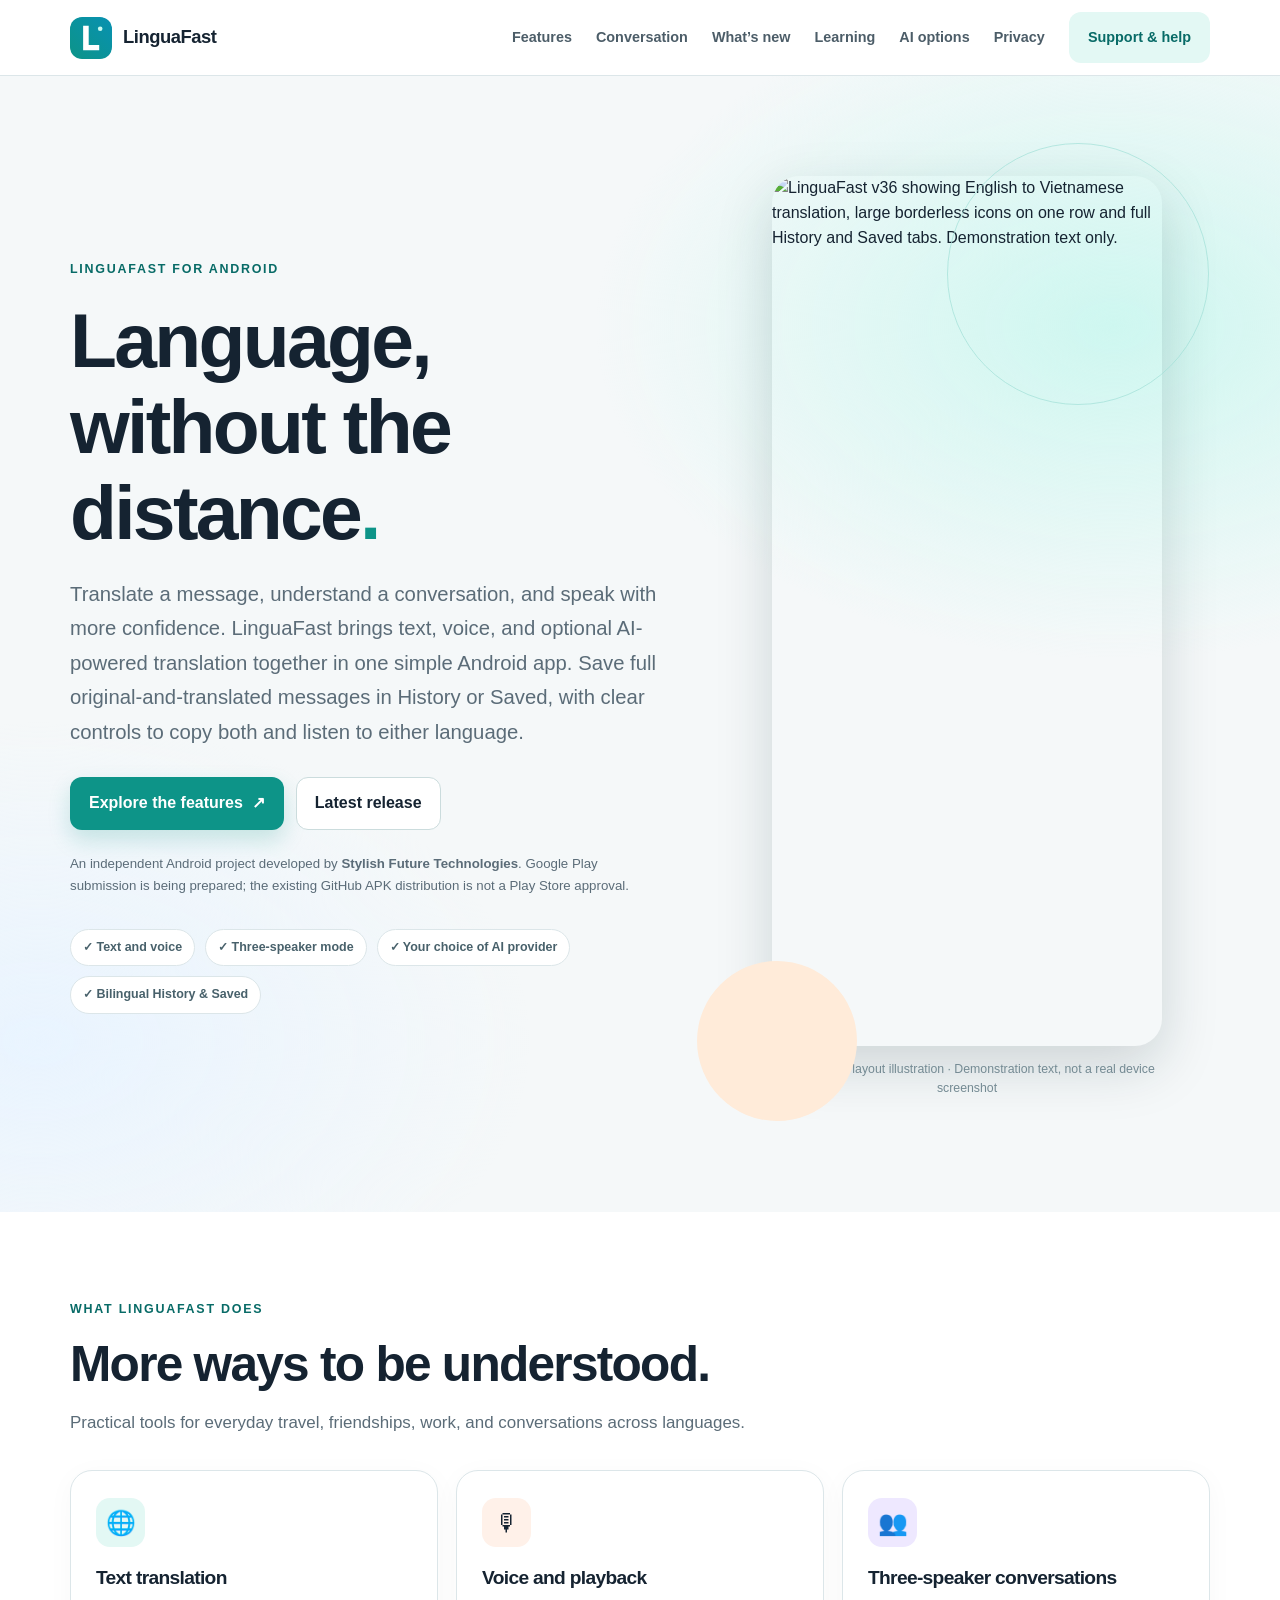
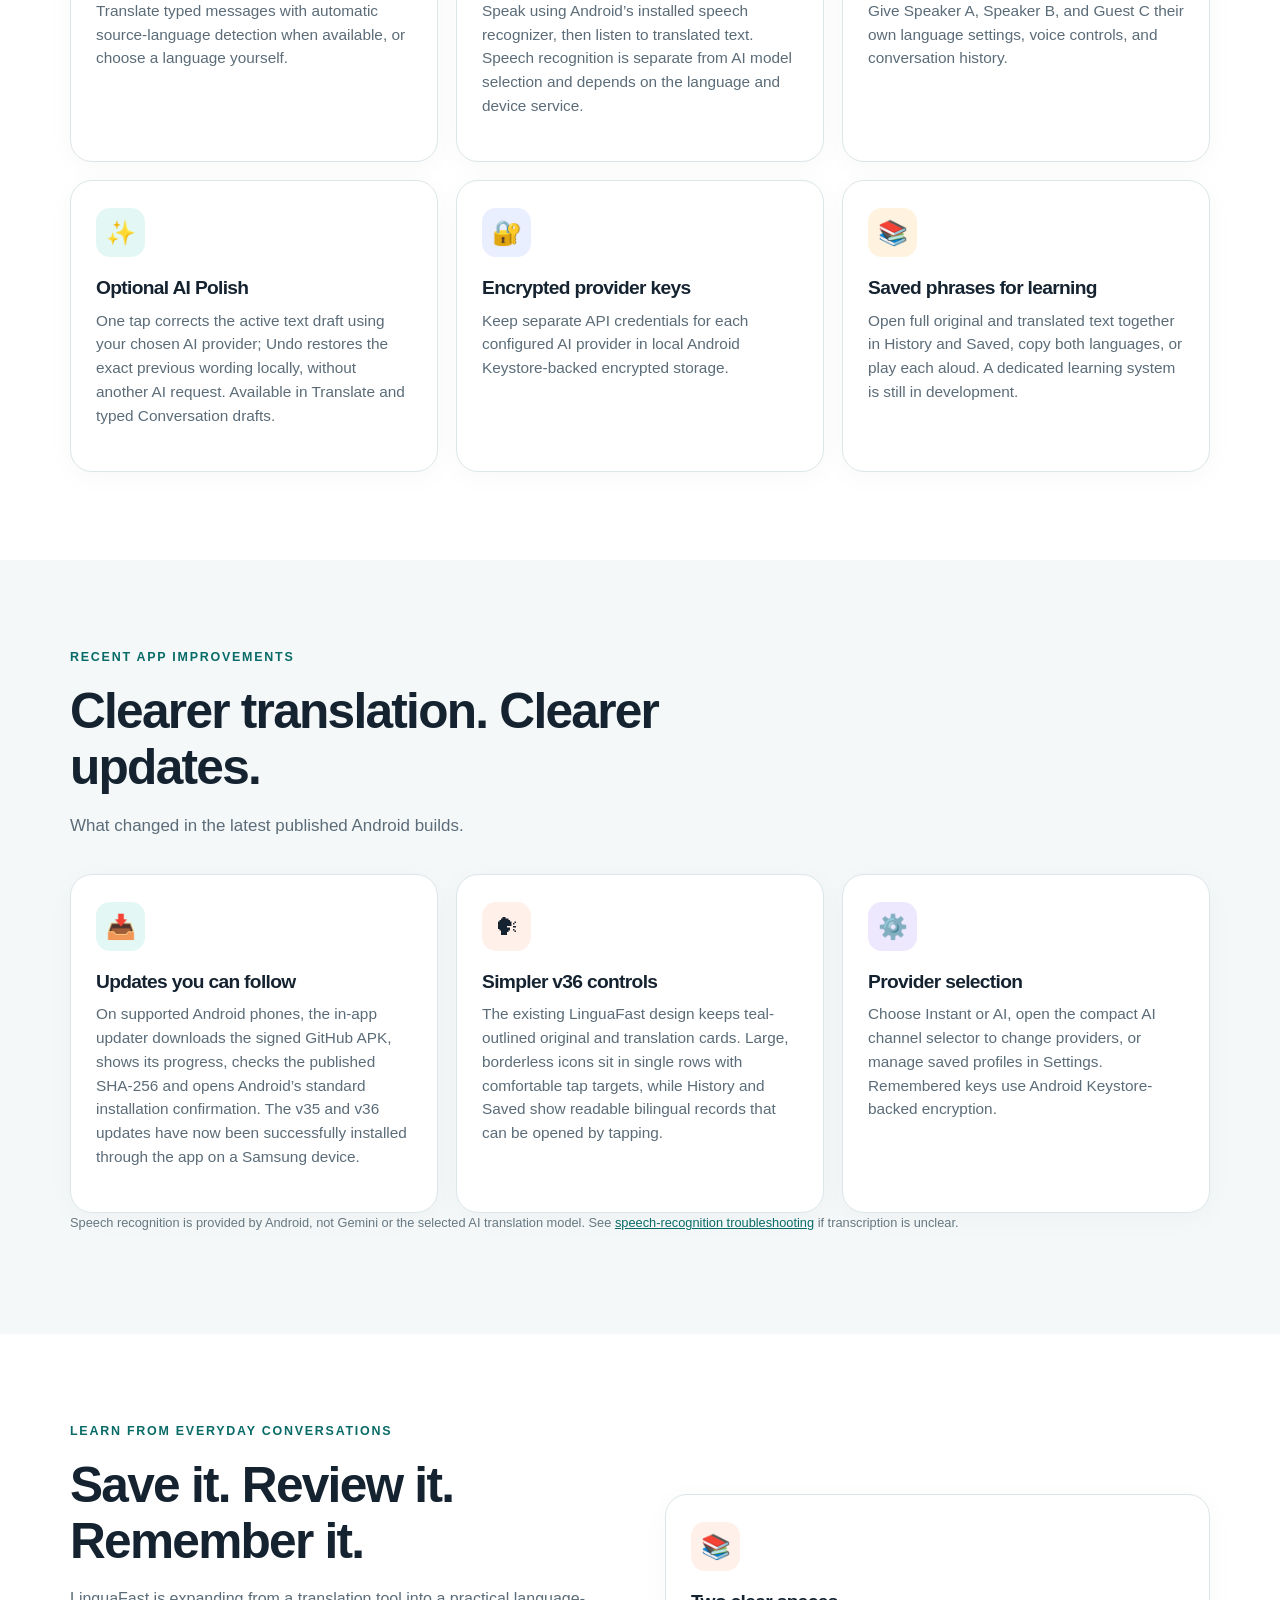
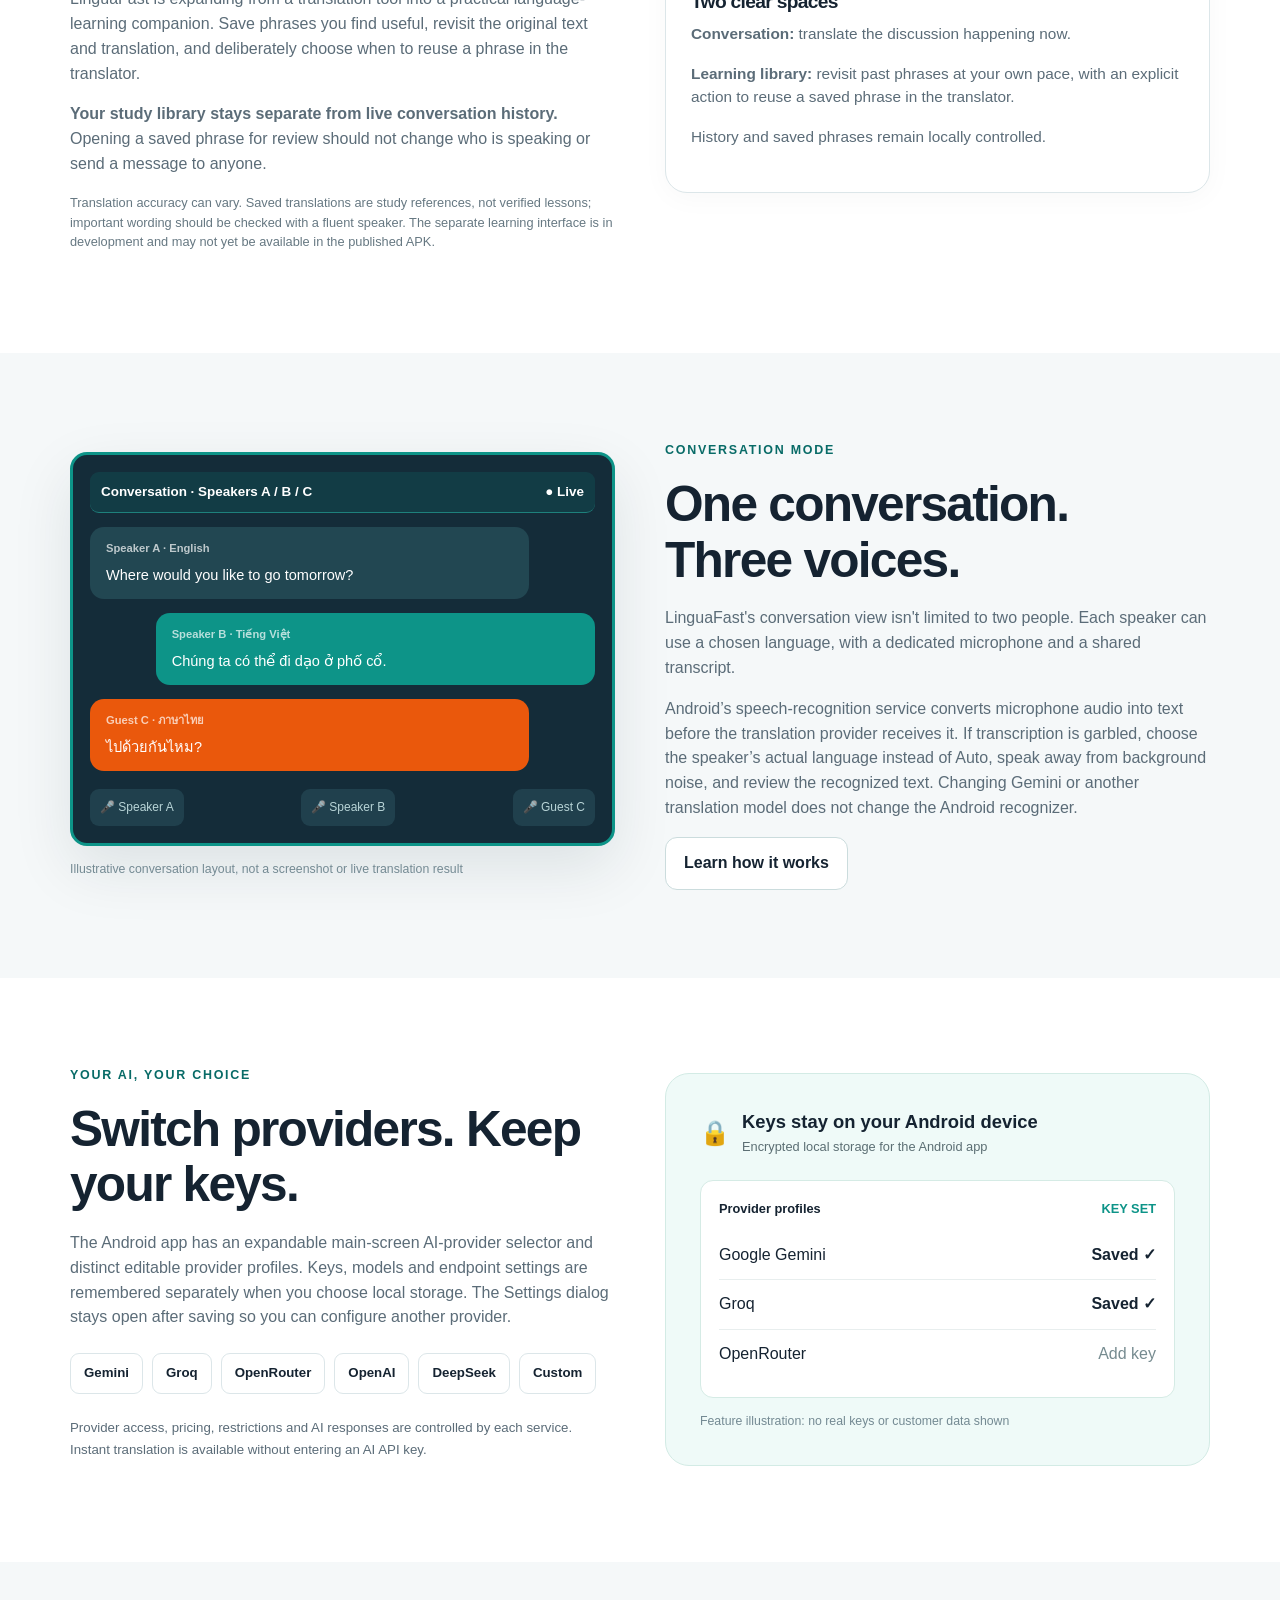
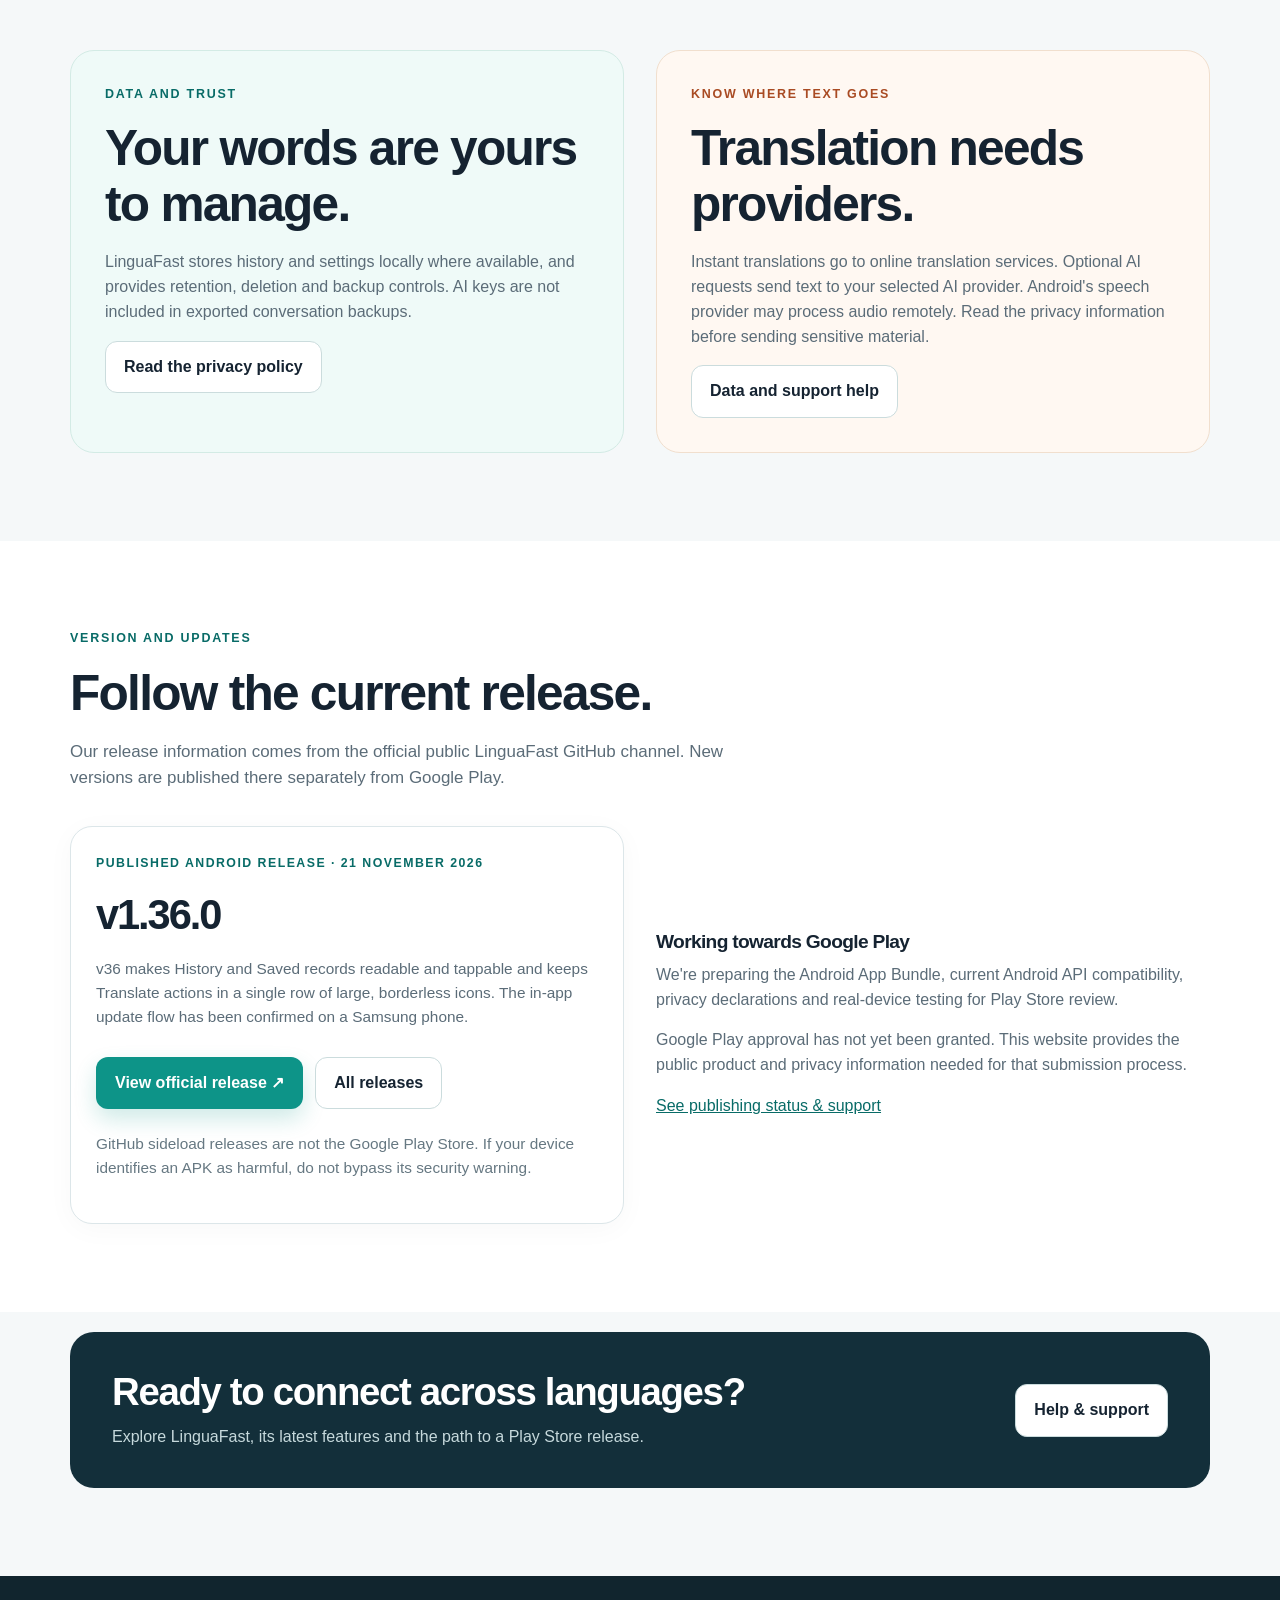
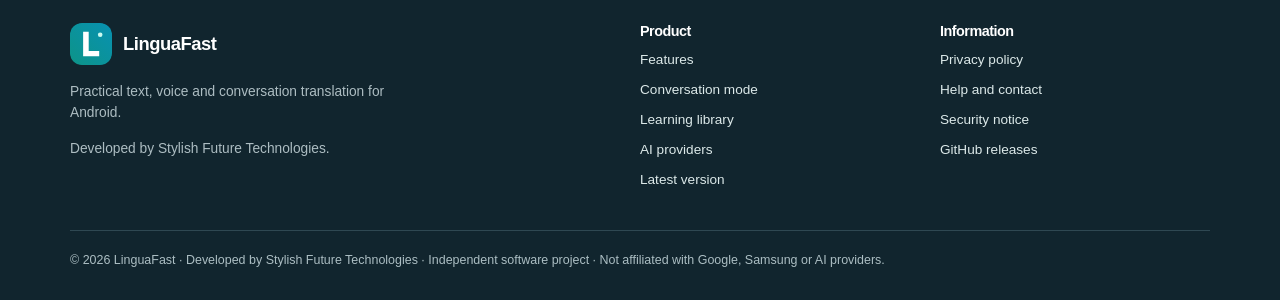
==== commit d8d93e84: "sync v36 public website: index.html" ====
--- a/docs/index.html
+++ b/docs/index.html
@@ -4,7 +4,7 @@
 <meta charset="utf-8">
 <meta name="viewport" content="width=device-width,initial-scale=1">
 <meta name="theme-color" content="#0d9488">
-<meta name="description" content="LinguaFast v1.34.0 for Android: aligned original and translation cards, three-speaker conversations, live speech-to-text, one-tap AI Polish and Undo, and secure signed updates.">
+<meta name="description" content="LinguaFast v1.36.0 for Android: aligned original and translation cards, three-speaker conversations, live speech-to-text, one-tap AI Polish and Undo, and secure signed updates.">
 <meta property="og:type" content="website">
 <meta property="og:title" content="LinguaFast — Language, without the distance">
 <meta property="og:description" content="Translate text, communicate in three-speaker conversations and choose your own AI provider.">
@@ -43,19 +43,10 @@
         <p class="little-note">An independent Android project developed by <strong>Stylish Future Technologies</strong>. Google Play submission is being prepared; the existing GitHub APK distribution is not a Play Store approval.</p>
         <div class="hero-trust"><span>✓ Text and voice</span><span>✓ Three-speaker mode</span><span>✓ Your choice of AI provider</span><span>✓ Bilingual History &amp; Saved</span></div>
       </div>
-      <div class="phone-wrap" aria-label="Illustrative preview of LinguaFast's Android text translation interface">
-        <div class="phone">
-          <div class="phone-top"><div class="phone-brand"><span class="mini-logo">L</span>LinguaFast</div><span>⚙ &nbsp; ☼</span></div>
-          <div class="mode-row"><span>✦ <b>Text translation</b></span><span>♧ <b>Conversation</b></span></div>
-          <div class="phone-panel language-row"><span>English</span><span class="switch">⇄</span><span>Tiếng Việt</span></div>
-          <div class="phone-panel"><div class="hint">Original message</div><div class="phone-content">It's lovely to meet you. How was your day?</div><div class="phone-actions"><span>🎤 Dictate</span><span>✨ Polish</span><span>↶ Undo</span></div></div>
-          <div class="phone-primary">Translate →</div>
-          <div class="phone-panel"><div class="hint">Vietnamese · translation</div><div class="phone-content">Rất vui được gặp bạn. Hôm nay của bạn thế nào?</div><div class="phone-actions"><span>🔊 Play</span><span>Copy</span><span>⭐ Save</span><span>WhatsApp</span></div></div>
-          <div class="phone-footer"><span>Instant / AI modes</span><span>↶ Undo Polish · History &amp; Saved expand</span></div>
-        </div>
-        <div class="float-pill">🌐 Built for <b>real conversations</b></div>
-        <div class="preview-label" style="text-align:center">Interface illustration based on the current app — not a device screenshot</div>
-      </div>
+      <figure class="phone-wrap current-device-preview" aria-label="Visual illustration of the current LinguaFast v36 Android Translate interface">
+        <img src="images/linguafast-v36-translate.svg" width="390" height="870" loading="eager" decoding="async" alt="LinguaFast v36 showing English to Vietnamese translation, large borderless icons on one row and full History and Saved tabs. Demonstration text only." style="width:min(390px,100%);height:auto;display:block;margin:0 auto;border-radius:27px;box-shadow:0 20px 56px rgba(13,40,50,.17)">
+        <figcaption class="preview-label" style="text-align:center">Updated v36 layout illustration · Demonstration text, not a real device screenshot</figcaption>
+      </figure>
     </div>
   </section>
   <section class="section alt" id="features">
@@ -82,12 +73,12 @@
         <article class="feature">
           <div class="feature-icon" aria-hidden="true">📥</div>
           <h3>Updates you can follow</h3>
-          <p>The v34 updater streams the GitHub APK over HTTPS on modern Android to avoid downloads stuck on Waiting. It reports bytes received, supports cancellation and verifies the published SHA-256 twice before Android asks for installation approval. This new download method still needs an end-to-end device test.</p>
+          <p>On supported Android phones, the in-app updater downloads the signed GitHub APK, shows its progress, checks the published SHA-256 and opens Android’s standard installation confirmation. The v35 and v36 updates have now been successfully installed through the app on a Samsung device.</p>
         </article>
         <article class="feature">
           <div class="feature-icon" aria-hidden="true">🗣</div>
-          <h3>Cleaner v34 layout</h3>
-          <p>Original and translated text appear in aligned, clearly outlined boxes. AI provider settings and the reusable phrases, History and Saved library expand when needed, reducing vertical scrolling without removing features.</p>
+          <h3>Simpler v36 controls</h3>
+          <p>The existing LinguaFast design keeps teal-outlined original and translation cards. Large, borderless icons sit in single rows with comfortable tap targets, while History and Saved show readable bilingual records that can be opened by tapping.</p>
         </article>
         <article class="feature">
           <div class="feature-icon" aria-hidden="true">⚙️</div>
@@ -164,10 +155,10 @@
       <div class="two-column">
         <div class="feature" style="min-height:0">
           <div class="release-date" id="release-state">Published Android release · 21 November 2026</div>
-          <div class="version-big" id="release-version">v1.34.0</div>
-          <p id="release-copy">v34 brings a more compact Translate layout, one-tap Polish with Undo and an updated Android download process. The updater still requires real-device verification.</p>
+          <div class="version-big" id="release-version">v1.36.0</div>
+          <p id="release-copy">v36 makes History and Saved records readable and tappable and keeps Translate actions in a single row of large, borderless icons. The in-app update flow has been confirmed on a Samsung phone.</p>
           <div class="hero-actions">
-            <a class="button button-primary" id="release-link" href="https://github.com/madbit1/linguafast-updates/releases/tag/android-v34" rel="noopener">View official release ↗</a>
+            <a class="button button-primary" id="release-link" href="https://github.com/madbit1/linguafast-updates/releases/tag/android-v36" rel="noopener">View official release ↗</a>
             <a class="button button-ghost" href="https://github.com/madbit1/linguafast-updates/releases" rel="noopener">All releases</a>
           </div>
           <p class="fine">GitHub sideload releases are not the Google Play Store. If your device identifies an APK as harmful, do not bypass its security warning.</p>
--- a/docs/style.css
+++ b/docs/style.css
@@ -10,4 +10,15 @@
 .page-hero{padding:75px 0 43px;background:radial-gradient(ellipse 400px 300px at 85% 0%,#d9f7ef 0%,transparent 80%)}.page-hero h1{font-size:clamp(2.2rem,4vw,3.5rem);max-width:760px}.prose{background:white;border:1px solid var(--line);border-radius:24px;padding:clamp(24px,5vw,58px);margin:0 auto 90px;max-width:925px}.prose h2{font-size:1.55rem;margin-top:40px}.prose h3{font-size:1.05rem;margin-top:26px}.prose li{color:#526570;margin-bottom:10px}.prose p{max-width:760px}.prose .note{border-left:4px solid var(--teal);background:#edf8f5;padding:15px 19px;border-radius:0 9px 9px 0;color:#244550}.prose .warning{border-left-color:#d46a36;background:#fff5e9}.prose a{word-break:break-word}
 @media(max-width:900px){.hero-grid{gap:25px;grid-template-columns:1fr 1fr}.phone{transform:none}.showcase{gap:30px}.site-nav{gap:15px}}@media(max-width:720px){.hero-grid,.showcase,.two-column{grid-template-columns:1fr}.hero{padding:52px 0 68px}.hero-grid{gap:25px}.grid3{grid-template-columns:1fr 1fr}.site-nav a:not(.nav-cta){display:none}.section{padding:65px 0}.showcase>div:first-child{order:2}.showcase>div:nth-child(2){order:1}.footer-grid{grid-template-columns:1fr 1fr}.footer-grid>div:first-child{grid-column:1/-1}.callout{display:block;padding:30px}.callout .button{margin-top:22px}.phone-wrap{max-width:380px}.float-pill{right:0}}
 @media(max-width:460px){.container{width:min(100% - 30px,1140px)}.grid3{grid-template-columns:1fr}.head-inner{min-height:68px}.nav-cta{padding:10px 12px;font-size:.8rem}.feature{min-height:0}.hero-trust{gap:6px}.hero-trust span{font-size:.72rem}.footer-grid{grid-template-columns:1fr}.float-pill{right:4px}.phone-wrap:before{right:0}.phone{border-width:7px;min-height:570px}}
-@media(prefers-reduced-motion:reduce){html{scroll-behavior:auto}.button,.nav-cta{transition:none}}+@media(prefers-reduced-motion:reduce){html{scroll-behavior:auto}.button,.nav-cta{transition:none}}
+
+/* v34 illustrative website preview: pair the two translation cards and emphasize
+   only the outer conversation frame; do not imply these are device screenshots. */
+.phone-panel:not(.language-row){border:2px solid var(--teal);border-radius:13px;margin-bottom:6px}
+.phone-panel.language-row{margin-bottom:8px}
+.phone-primary{margin:6px 0;padding:9px}
+.phone-actions{display:flex;flex-wrap:wrap;gap:5px}
+.phone-actions span{font-size:.67rem;white-space:nowrap;padding:5px 6px}
+.phone-footer{flex-wrap:wrap;gap:4px;line-height:1.4}
+.chat-panel{border:3px solid var(--teal);padding:17px;border-radius:17px}
+.chat-head{background:rgba(13,148,136,.16);padding:10px 11px;border-radius:9px;border-bottom:1px solid rgba(45,212,191,.45)}
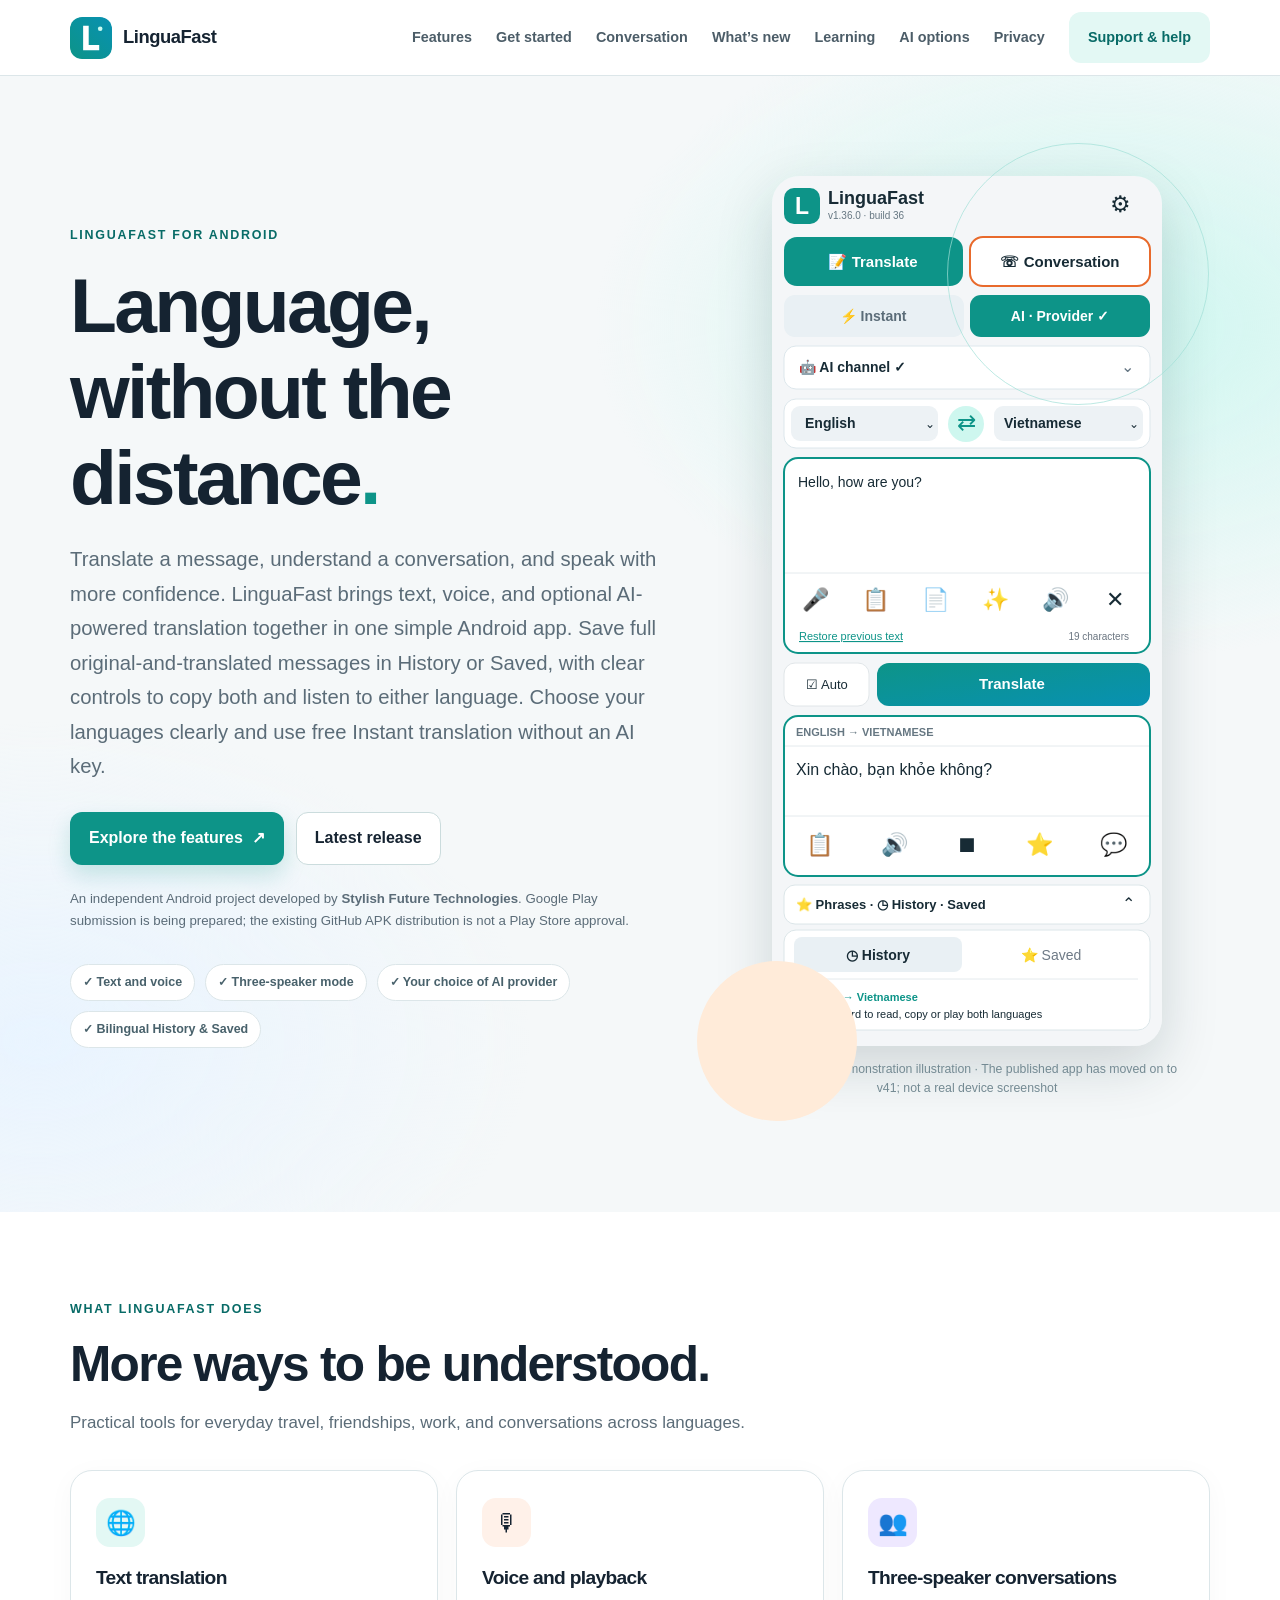
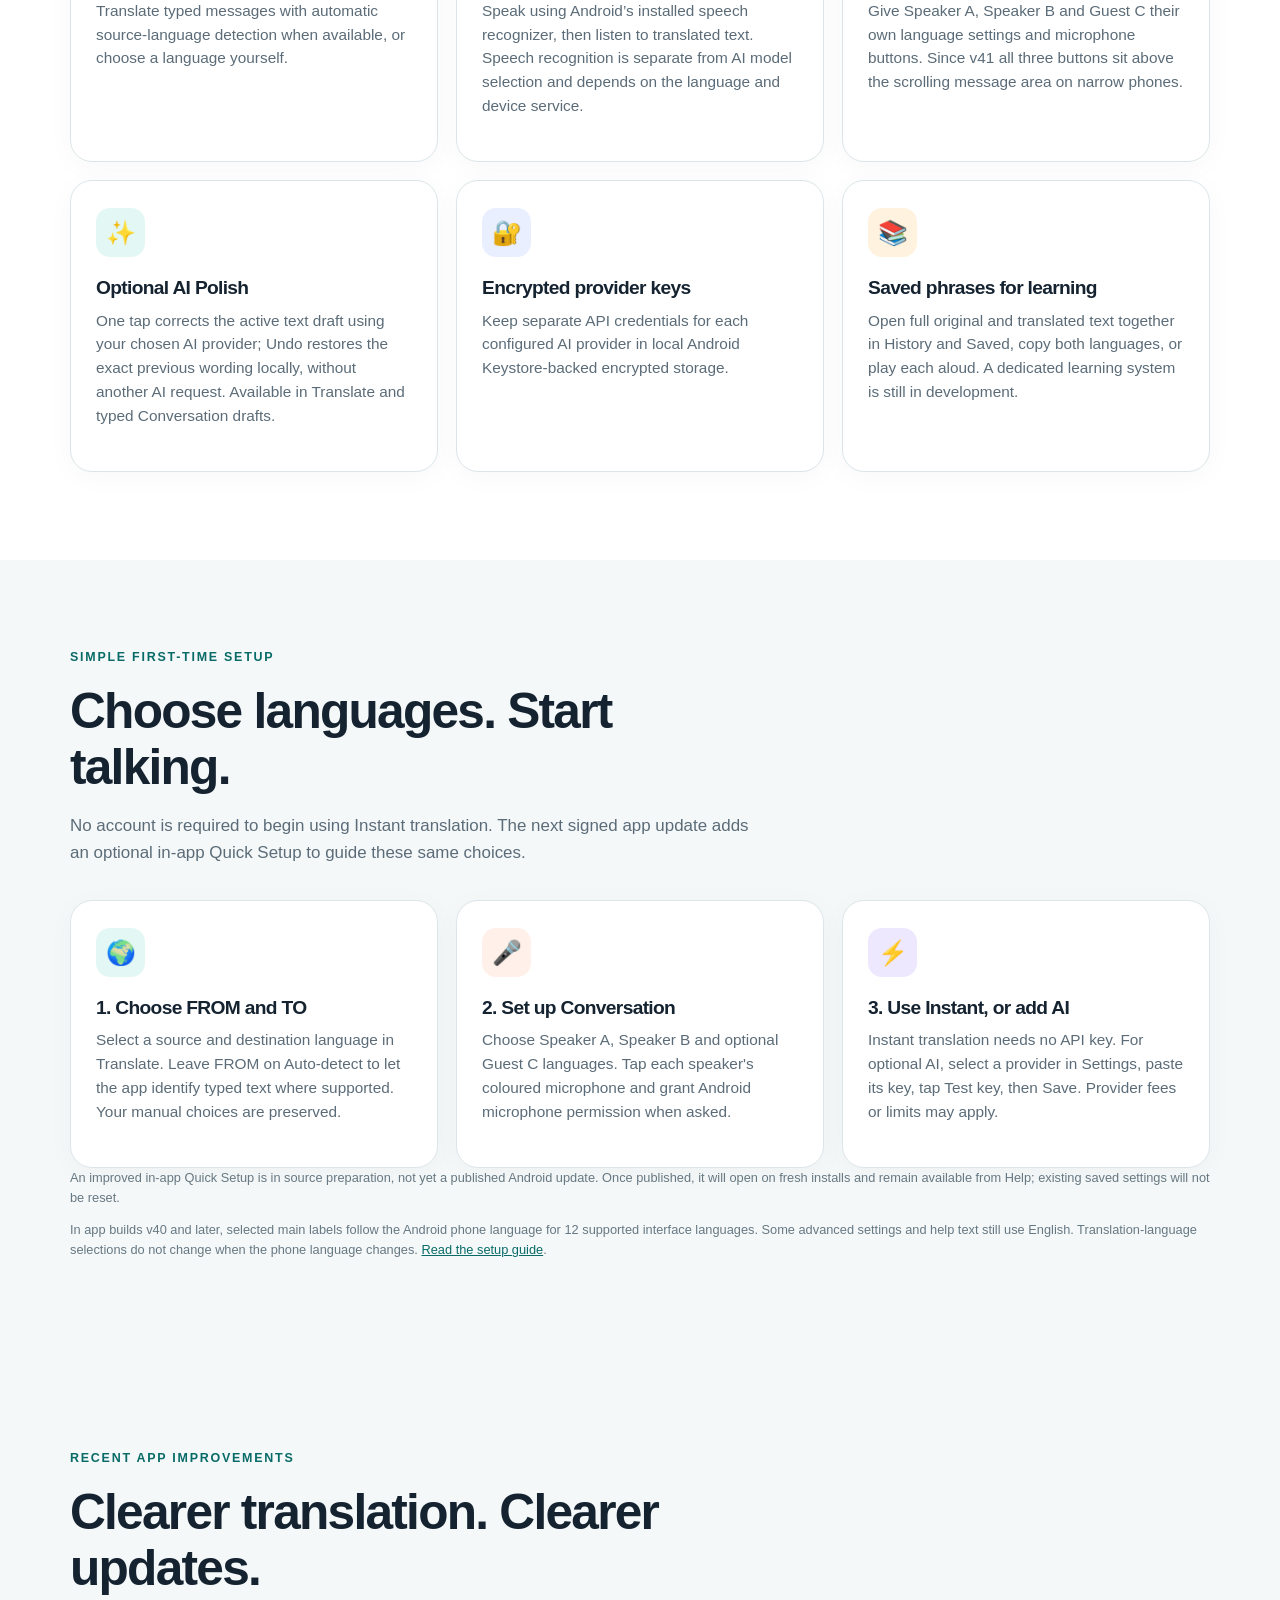
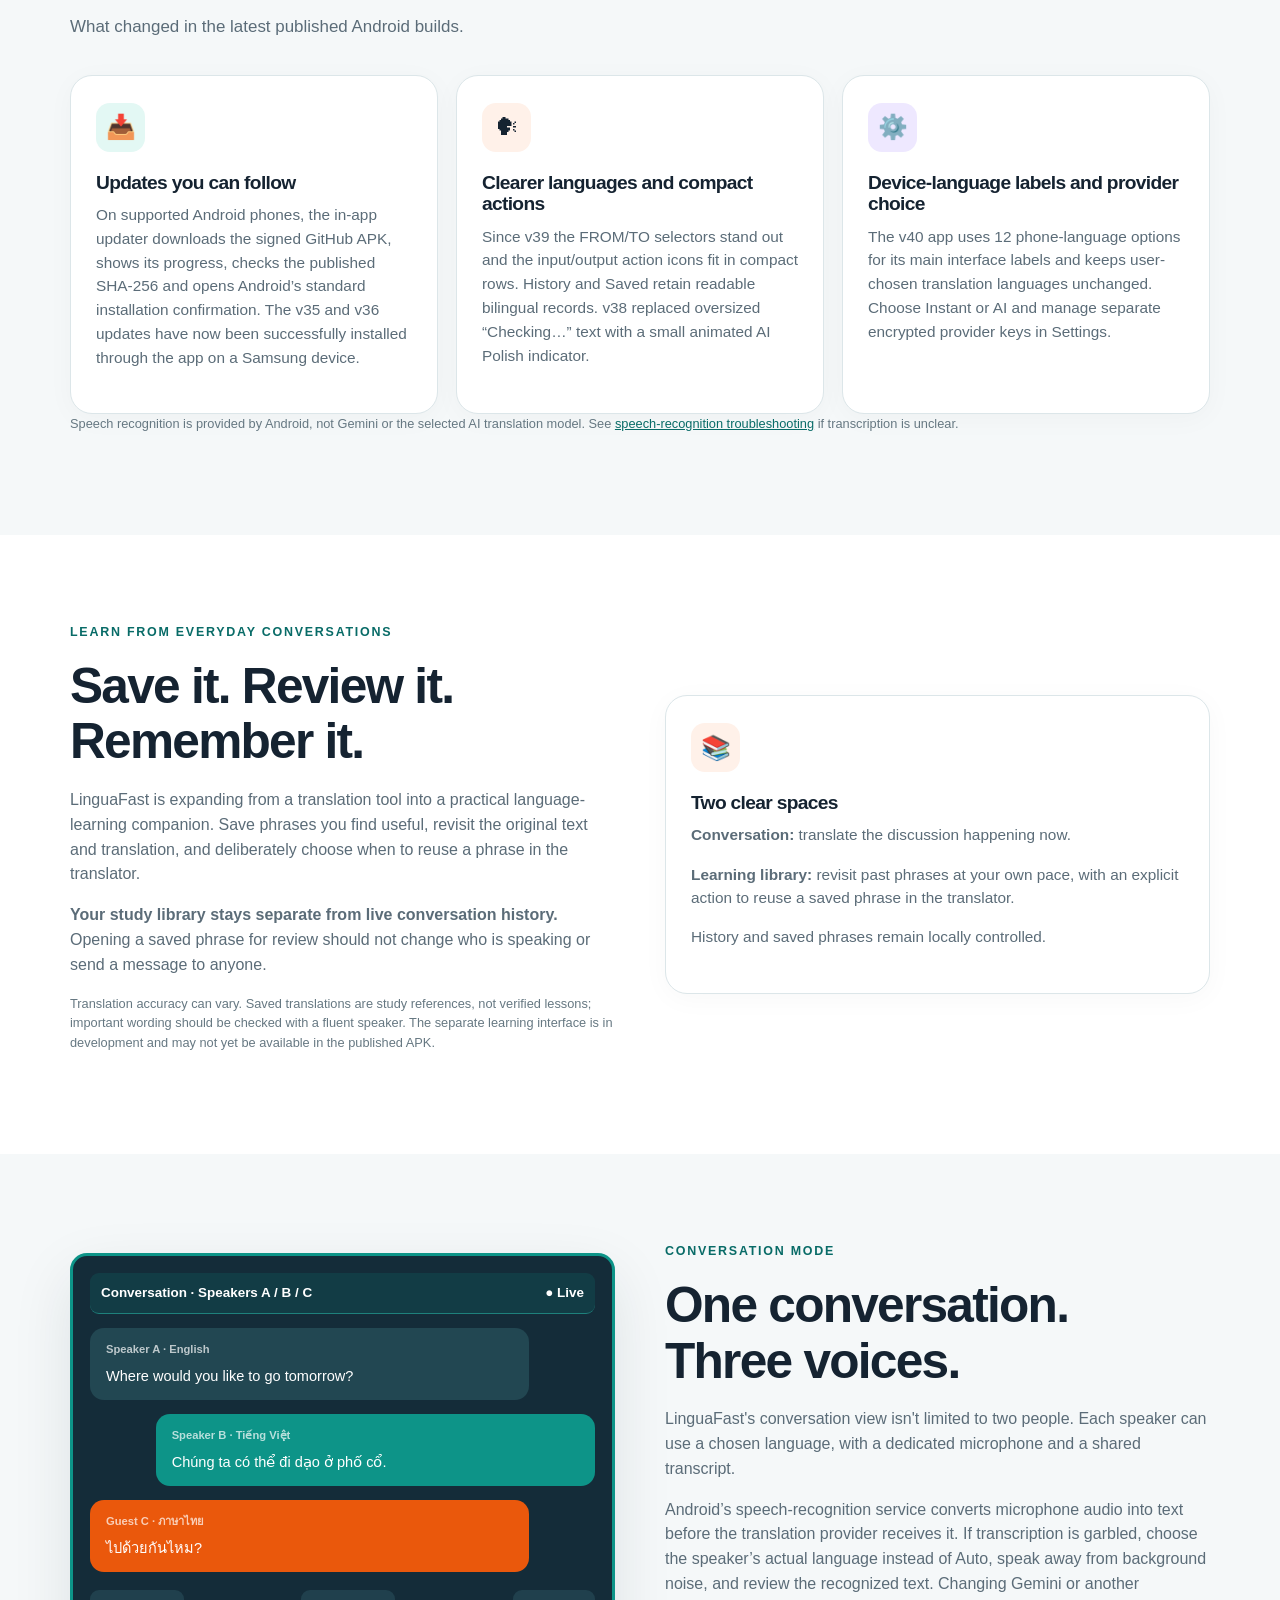
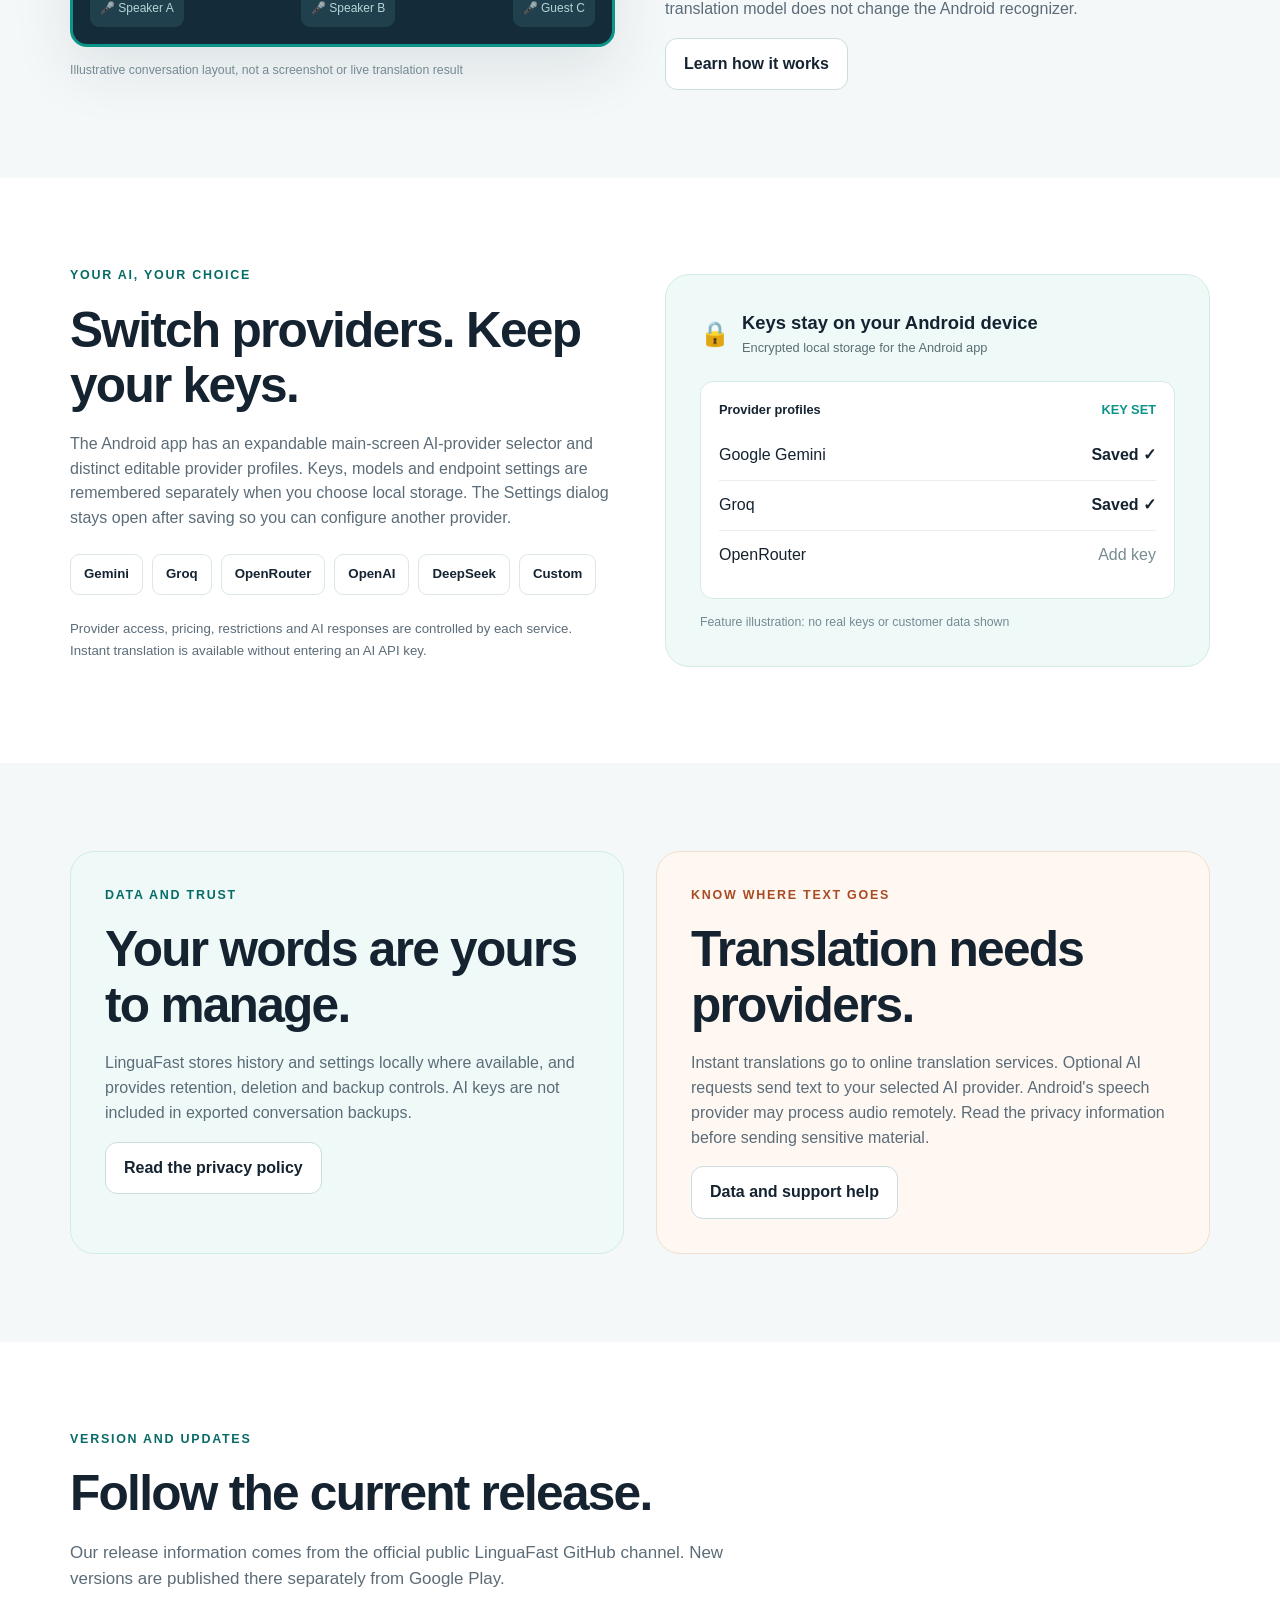
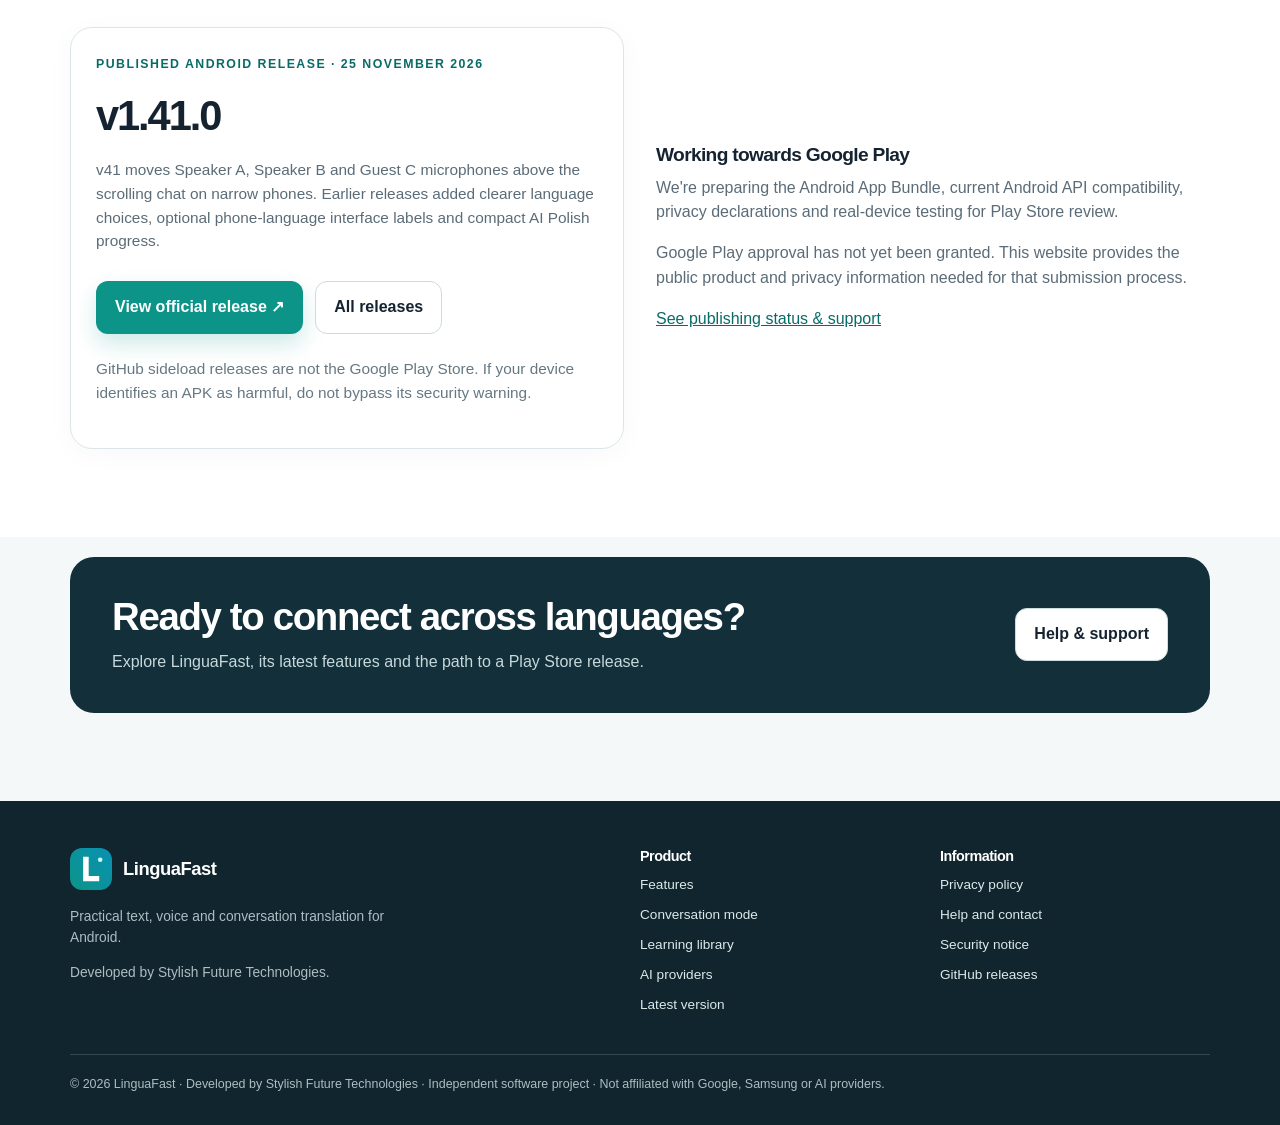
==== commit 89b4b257: "Sync LinguaFast website index.html with canonical published v41 and guided setup help" ====
--- a/docs/index.html
+++ b/docs/index.html
@@ -4,7 +4,7 @@
 <meta charset="utf-8">
 <meta name="viewport" content="width=device-width,initial-scale=1">
 <meta name="theme-color" content="#0d9488">
-<meta name="description" content="LinguaFast v1.36.0 for Android: aligned original and translation cards, three-speaker conversations, live speech-to-text, one-tap AI Polish and Undo, and secure signed updates.">
+<meta name="description" content="LinguaFast for Android: clear language selectors, three-speaker conversations, system-language interface labels, secure signed updates and optional guided setup.">
 <meta property="og:type" content="website">
 <meta property="og:title" content="LinguaFast — Language, without the distance">
 <meta property="og:description" content="Translate text, communicate in three-speaker conversations and choose your own AI provider.">
@@ -20,7 +20,7 @@
   <div class="container head-inner">
     <a class="identity" href="./"><img src="favicon.svg" width="42" height="42" alt="">LinguaFast</a>
     <nav class="site-nav" aria-label="Main navigation">
-      <a href="#features">Features</a>
+      <a href="#features">Features</a><a href="#getting-started">Get started</a>
       <a href="#conversation">Conversation</a>
       <a href="#improvements">What’s new</a><a href="#learning">Learning</a>
       <a href="#ai">AI options</a>
@@ -35,7 +35,7 @@
       <div>
         <div class="eyebrow">LinguaFast for Android</div>
         <h1>Language, without the distance<span style="color:var(--teal)">.</span></h1>
-        <p class="hero-lead">Translate a message, understand a conversation, and speak with more confidence. LinguaFast brings text, voice, and optional AI-powered translation together in one simple Android app. Save full original-and-translated messages in History or Saved, with clear controls to copy both and listen to either language.</p>
+        <p class="hero-lead">Translate a message, understand a conversation, and speak with more confidence. LinguaFast brings text, voice, and optional AI-powered translation together in one simple Android app. Save full original-and-translated messages in History or Saved, with clear controls to copy both and listen to either language. Choose your languages clearly and use free Instant translation without an AI key.</p>
         <div class="hero-actions">
           <a class="button button-primary" href="#features">Explore the features <span aria-hidden="true">↗</span></a>
           <a class="button button-ghost" href="#release">Latest release</a>
@@ -43,9 +43,9 @@
         <p class="little-note">An independent Android project developed by <strong>Stylish Future Technologies</strong>. Google Play submission is being prepared; the existing GitHub APK distribution is not a Play Store approval.</p>
         <div class="hero-trust"><span>✓ Text and voice</span><span>✓ Three-speaker mode</span><span>✓ Your choice of AI provider</span><span>✓ Bilingual History &amp; Saved</span></div>
       </div>
-      <figure class="phone-wrap current-device-preview" aria-label="Visual illustration of the current LinguaFast v36 Android Translate interface">
+      <figure class="phone-wrap current-device-preview" aria-label="Historical v36 illustration of the LinguaFast Android Translate interface">
         <img src="images/linguafast-v36-translate.svg" width="390" height="870" loading="eager" decoding="async" alt="LinguaFast v36 showing English to Vietnamese translation, large borderless icons on one row and full History and Saved tabs. Demonstration text only." style="width:min(390px,100%);height:auto;display:block;margin:0 auto;border-radius:27px;box-shadow:0 20px 56px rgba(13,40,50,.17)">
-        <figcaption class="preview-label" style="text-align:center">Updated v36 layout illustration · Demonstration text, not a real device screenshot</figcaption>
+        <figcaption class="preview-label" style="text-align:center">Historical v36 demonstration illustration · The published app has moved on to v41; not a real device screenshot</figcaption>
       </figure>
     </div>
   </section>
@@ -55,11 +55,39 @@
       <div class="grid3">
         <article class="feature"><div class="feature-icon" aria-hidden="true">🌐</div><h3>Text translation</h3><p>Translate typed messages with automatic source-language detection when available, or choose a language yourself.</p></article>
         <article class="feature"><div class="feature-icon" aria-hidden="true">🎙</div><h3>Voice and playback</h3><p>Speak using Android’s installed speech recognizer, then listen to translated text. Speech recognition is separate from AI model selection and depends on the language and device service.</p></article>
-        <article class="feature"><div class="feature-icon" aria-hidden="true">👥</div><h3>Three-speaker conversations</h3><p>Give Speaker A, Speaker B, and Guest C their own language settings, voice controls, and conversation history.</p></article>
+        <article class="feature"><div class="feature-icon" aria-hidden="true">👥</div><h3>Three-speaker conversations</h3><p>Give Speaker A, Speaker B and Guest C their own language settings and microphone buttons. Since v41 all three buttons sit above the scrolling message area on narrow phones.</p></article>
         <article class="feature"><div class="feature-icon" aria-hidden="true">✨</div><h3>Optional AI Polish</h3><p>One tap corrects the active text draft using your chosen AI provider; Undo restores the exact previous wording locally, without another AI request. Available in Translate and typed Conversation drafts.</p></article>
         <article class="feature"><div class="feature-icon" aria-hidden="true">🔐</div><h3>Encrypted provider keys</h3><p>Keep separate API credentials for each configured AI provider in local Android Keystore-backed encrypted storage.</p></article>
         <article class="feature"><div class="feature-icon" aria-hidden="true">📚</div><h3>Saved phrases for learning</h3><p>Open full original and translated text together in History and Saved, copy both languages, or play each aloud. A dedicated learning system is still in development.</p></article>
       </div>
+    </div>
+  </section>
+  <section class="section" id="getting-started">
+    <div class="container">
+      <div class="section-heading">
+        <div class="eyebrow">Simple first-time setup</div>
+        <h2>Choose languages. Start talking.</h2>
+        <p>No account is required to begin using Instant translation. The next signed app update adds an optional in-app Quick Setup to guide these same choices.</p>
+      </div>
+      <div class="grid3">
+        <article class="feature">
+          <div class="feature-icon" aria-hidden="true">🌍</div>
+          <h3>1. Choose FROM and TO</h3>
+          <p>Select a source and destination language in Translate. Leave FROM on Auto-detect to let the app identify typed text where supported. Your manual choices are preserved.</p>
+        </article>
+        <article class="feature">
+          <div class="feature-icon" aria-hidden="true">🎤</div>
+          <h3>2. Set up Conversation</h3>
+          <p>Choose Speaker A, Speaker B and optional Guest C languages. Tap each speaker's coloured microphone and grant Android microphone permission when asked.</p>
+        </article>
+        <article class="feature">
+          <div class="feature-icon" aria-hidden="true">⚡</div>
+          <h3>3. Use Instant, or add AI</h3>
+          <p>Instant translation needs no API key. For optional AI, select a provider in Settings, paste its key, tap Test key, then Save. Provider fees or limits may apply.</p>
+        </article>
+      </div>
+      <p class="fine" id="quick-setup-availability">An improved in-app Quick Setup is in source preparation, not yet a published Android update. Once published, it will open on fresh installs and remain available from Help; existing saved settings will not be reset.</p>
+      <p class="fine">In app builds v40 and later, selected main labels follow the Android phone language for 12 supported interface languages. Some advanced settings and help text still use English. Translation-language selections do not change when the phone language changes. <a href="support.html#quick-start">Read the setup guide</a>.</p>
     </div>
   </section>
   <section class="section" id="improvements">
@@ -77,13 +105,13 @@
         </article>
         <article class="feature">
           <div class="feature-icon" aria-hidden="true">🗣</div>
-          <h3>Simpler v36 controls</h3>
-          <p>The existing LinguaFast design keeps teal-outlined original and translation cards. Large, borderless icons sit in single rows with comfortable tap targets, while History and Saved show readable bilingual records that can be opened by tapping.</p>
+          <h3>Clearer languages and compact actions</h3>
+          <p>Since v39 the FROM/TO selectors stand out and the input/output action icons fit in compact rows. History and Saved retain readable bilingual records. v38 replaced oversized “Checking…” text with a small animated AI Polish indicator.</p>
         </article>
         <article class="feature">
           <div class="feature-icon" aria-hidden="true">⚙️</div>
-          <h3>Provider selection</h3>
-          <p>Choose Instant or AI, open the compact AI channel selector to change providers, or manage saved profiles in Settings. Remembered keys use Android Keystore-backed encryption.</p>
+          <h3>Device-language labels and provider choice</h3>
+          <p>The v40 app uses 12 phone-language options for its main interface labels and keeps user-chosen translation languages unchanged. Choose Instant or AI and manage separate encrypted provider keys in Settings.</p>
         </article>
       </div>
       <p class="fine">Speech recognition is provided by Android, not Gemini or the selected AI translation model. See <a href="support.html#speech">speech-recognition troubleshooting</a> if transcription is unclear.</p>
@@ -154,11 +182,11 @@
       <div class="section-heading"><div class="eyebrow">Version and updates</div><h2>Follow the current release.</h2><p>Our release information comes from the official public LinguaFast GitHub channel. New versions are published there separately from Google Play.</p></div>
       <div class="two-column">
         <div class="feature" style="min-height:0">
-          <div class="release-date" id="release-state">Published Android release · 21 November 2026</div>
-          <div class="version-big" id="release-version">v1.36.0</div>
-          <p id="release-copy">v36 makes History and Saved records readable and tappable and keeps Translate actions in a single row of large, borderless icons. The in-app update flow has been confirmed on a Samsung phone.</p>
+          <div class="release-date" id="release-state">Published Android release · 25 November 2026</div>
+          <div class="version-big" id="release-version">v1.41.0</div>
+          <p id="release-copy">v41 moves Speaker A, Speaker B and Guest C microphones above the scrolling chat on narrow phones. Earlier releases added clearer language choices, optional phone-language interface labels and compact AI Polish progress.</p>
           <div class="hero-actions">
-            <a class="button button-primary" id="release-link" href="https://github.com/madbit1/linguafast-updates/releases/tag/android-v36" rel="noopener">View official release ↗</a>
+            <a class="button button-primary" id="release-link" href="https://github.com/madbit1/linguafast-updates/releases/tag/android-v41" rel="noopener">View official release ↗</a>
             <a class="button button-ghost" href="https://github.com/madbit1/linguafast-updates/releases" rel="noopener">All releases</a>
           </div>
           <p class="fine">GitHub sideload releases are not the Google Play Store. If your device identifies an APK as harmful, do not bypass its security warning.</p>
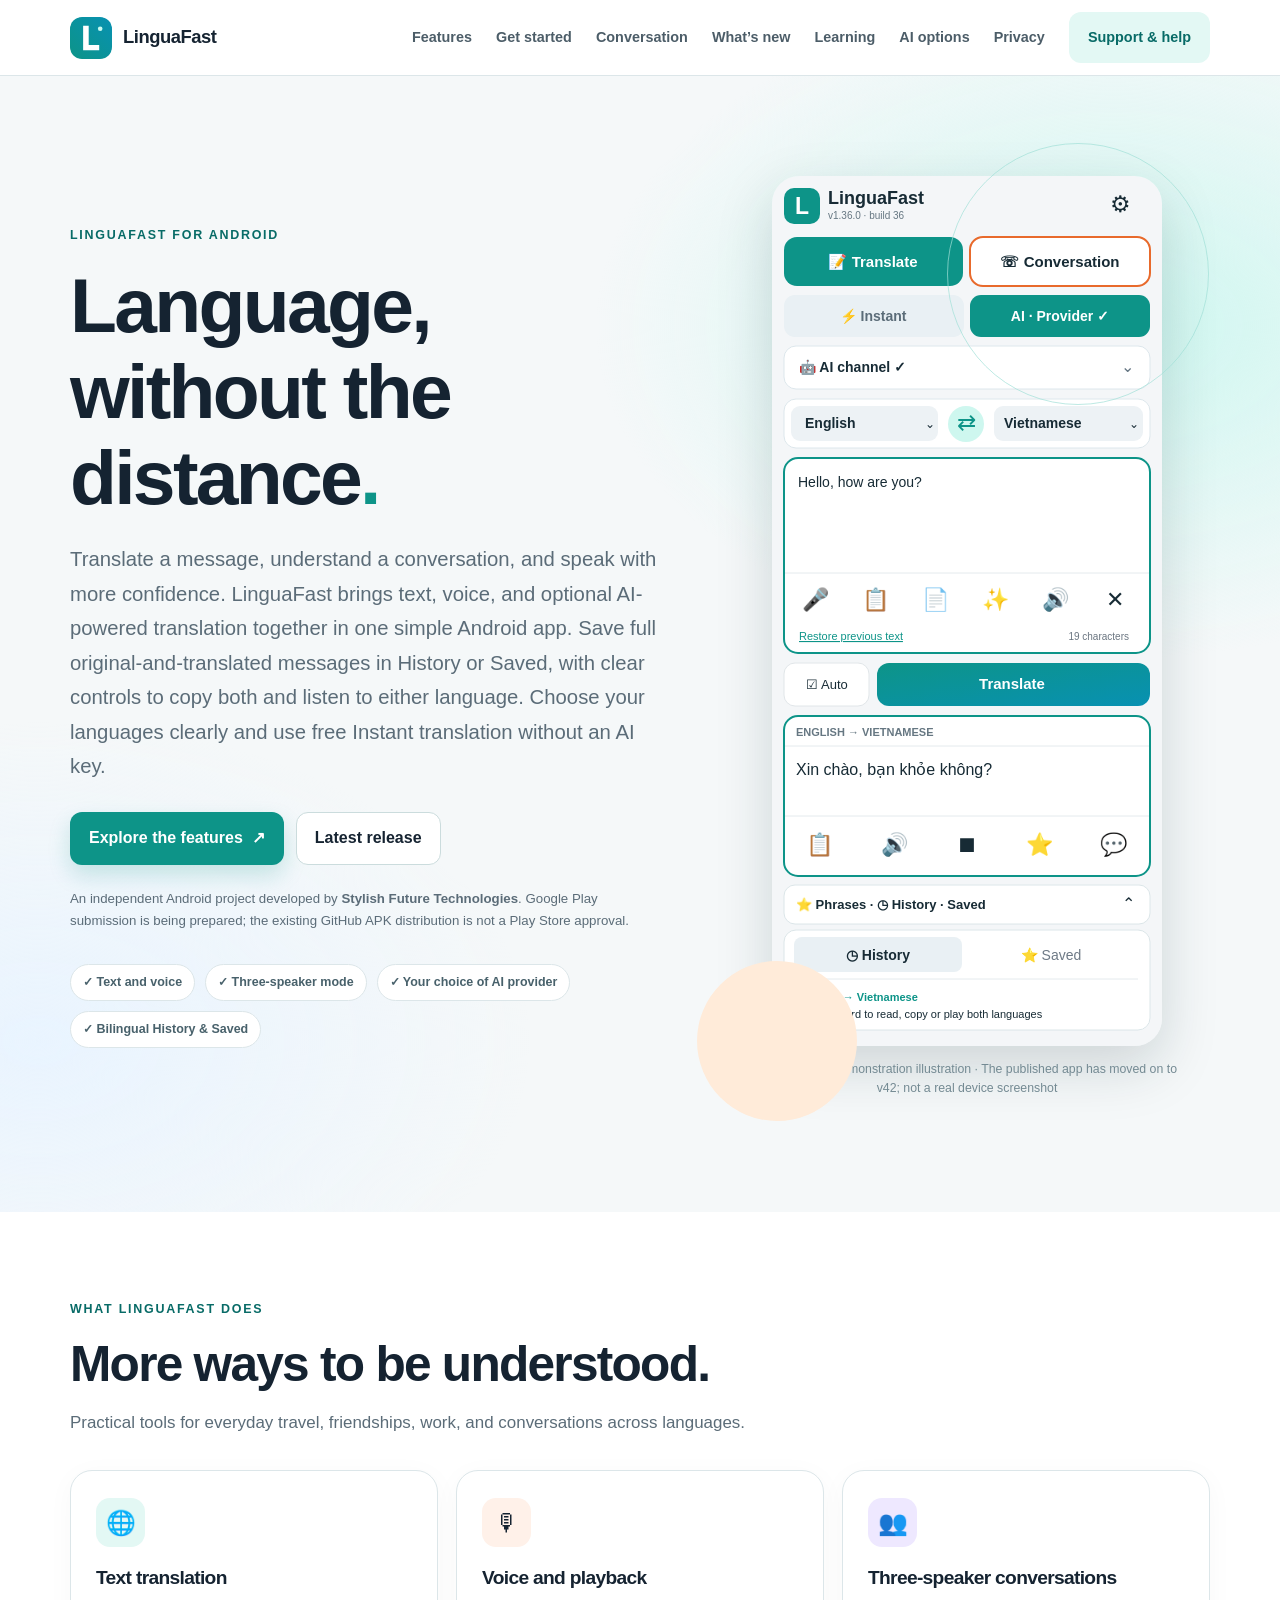
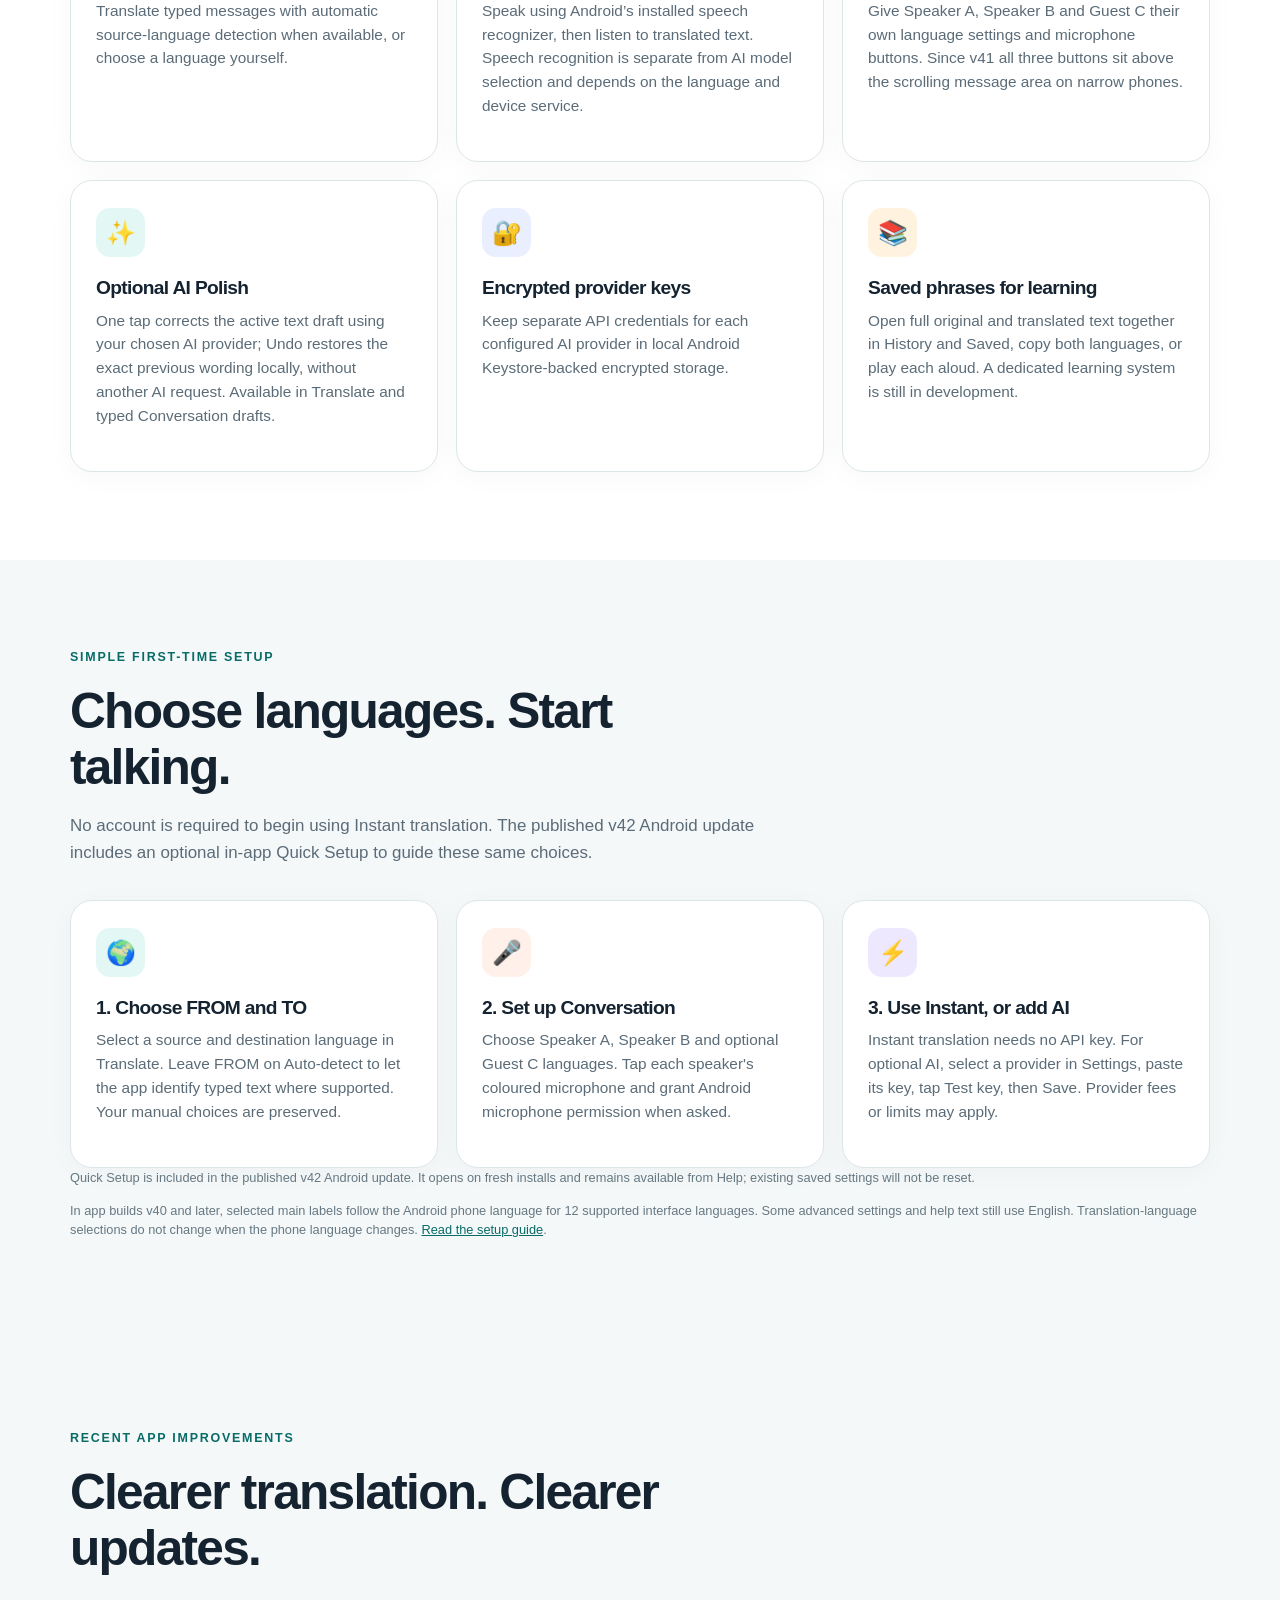
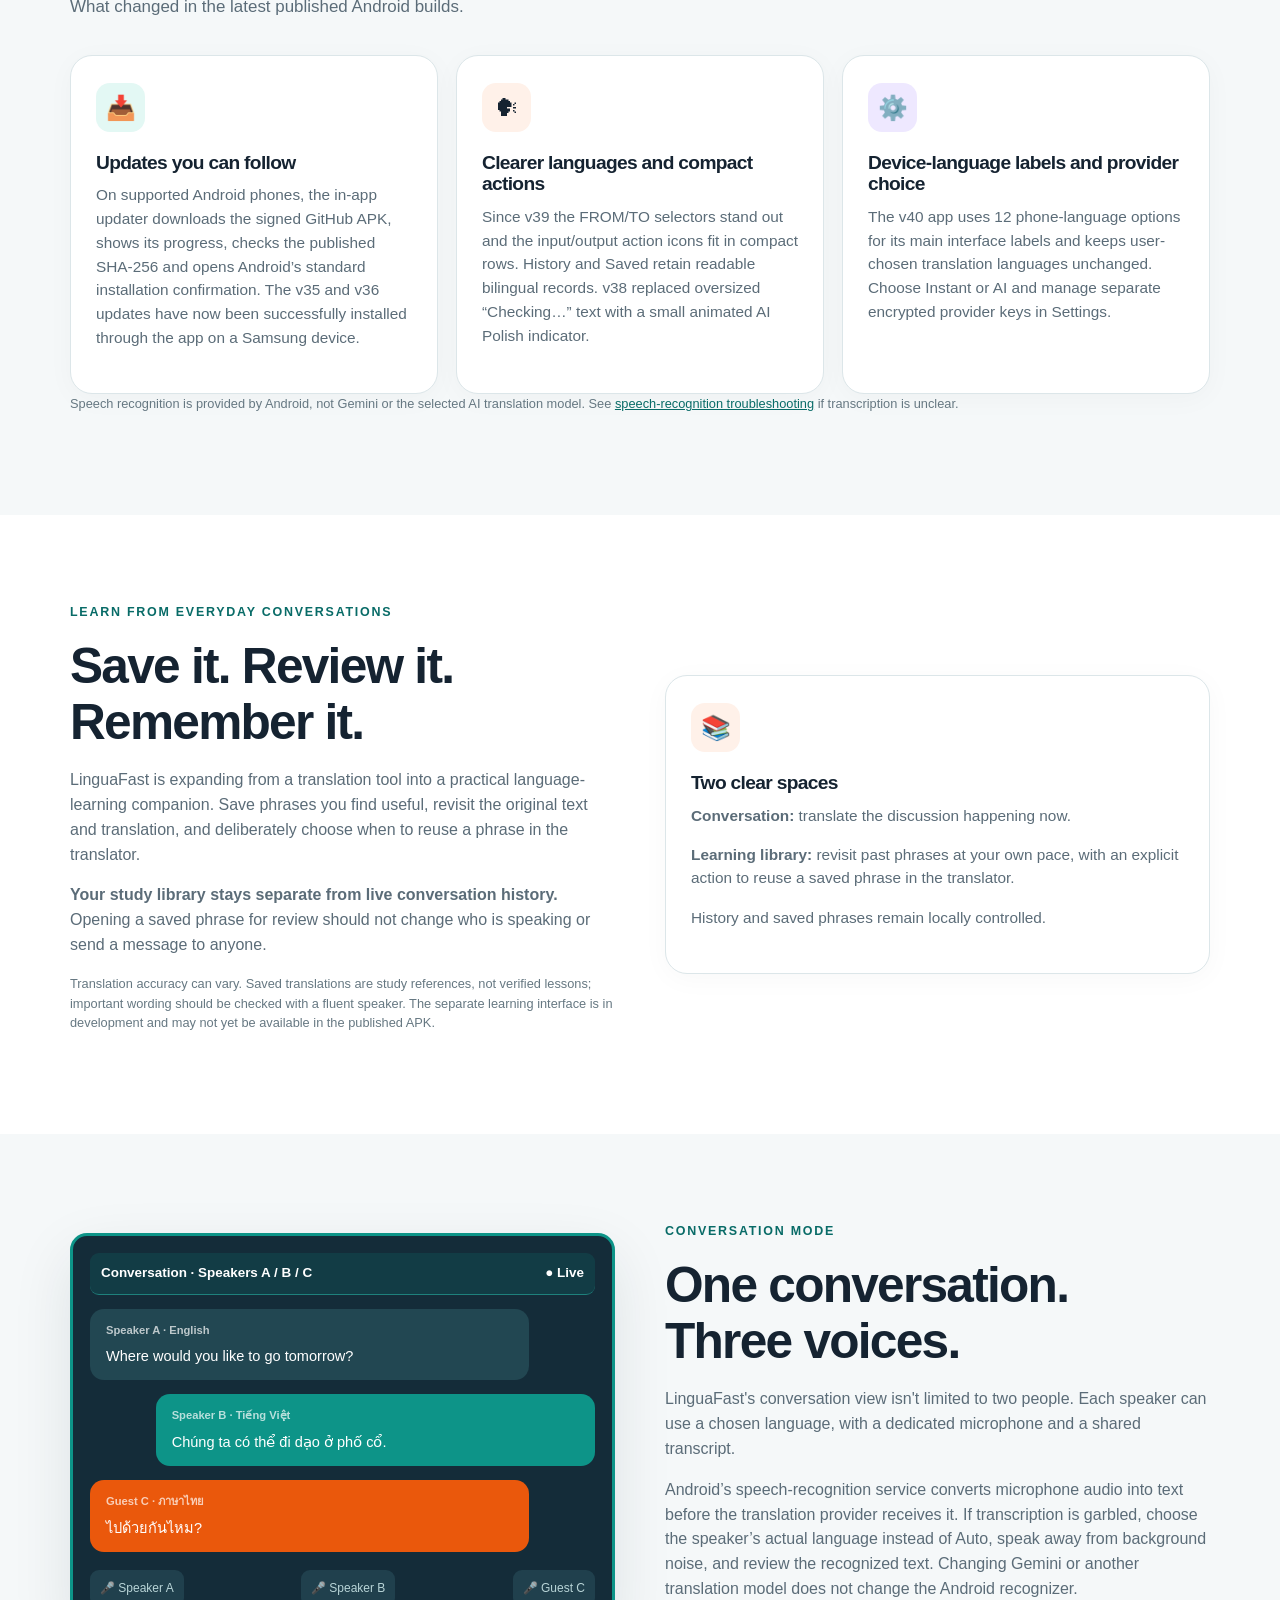
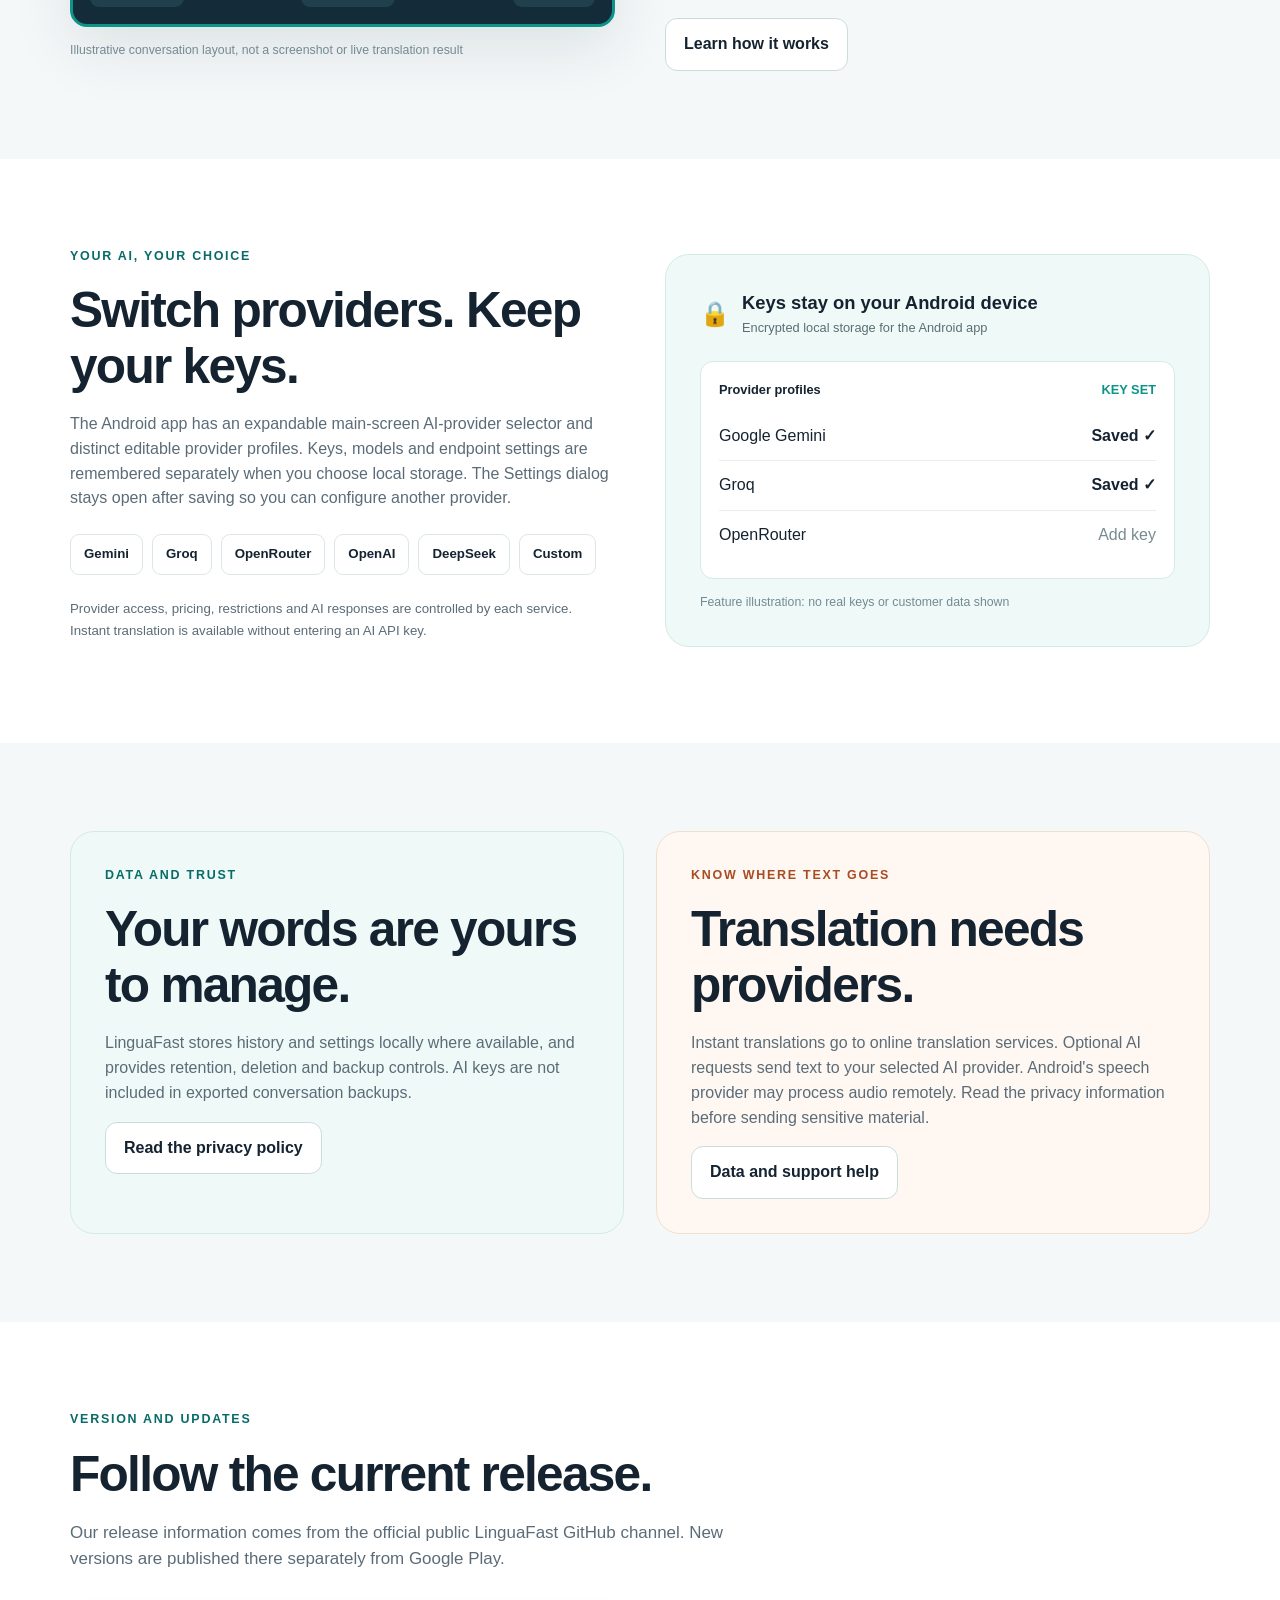
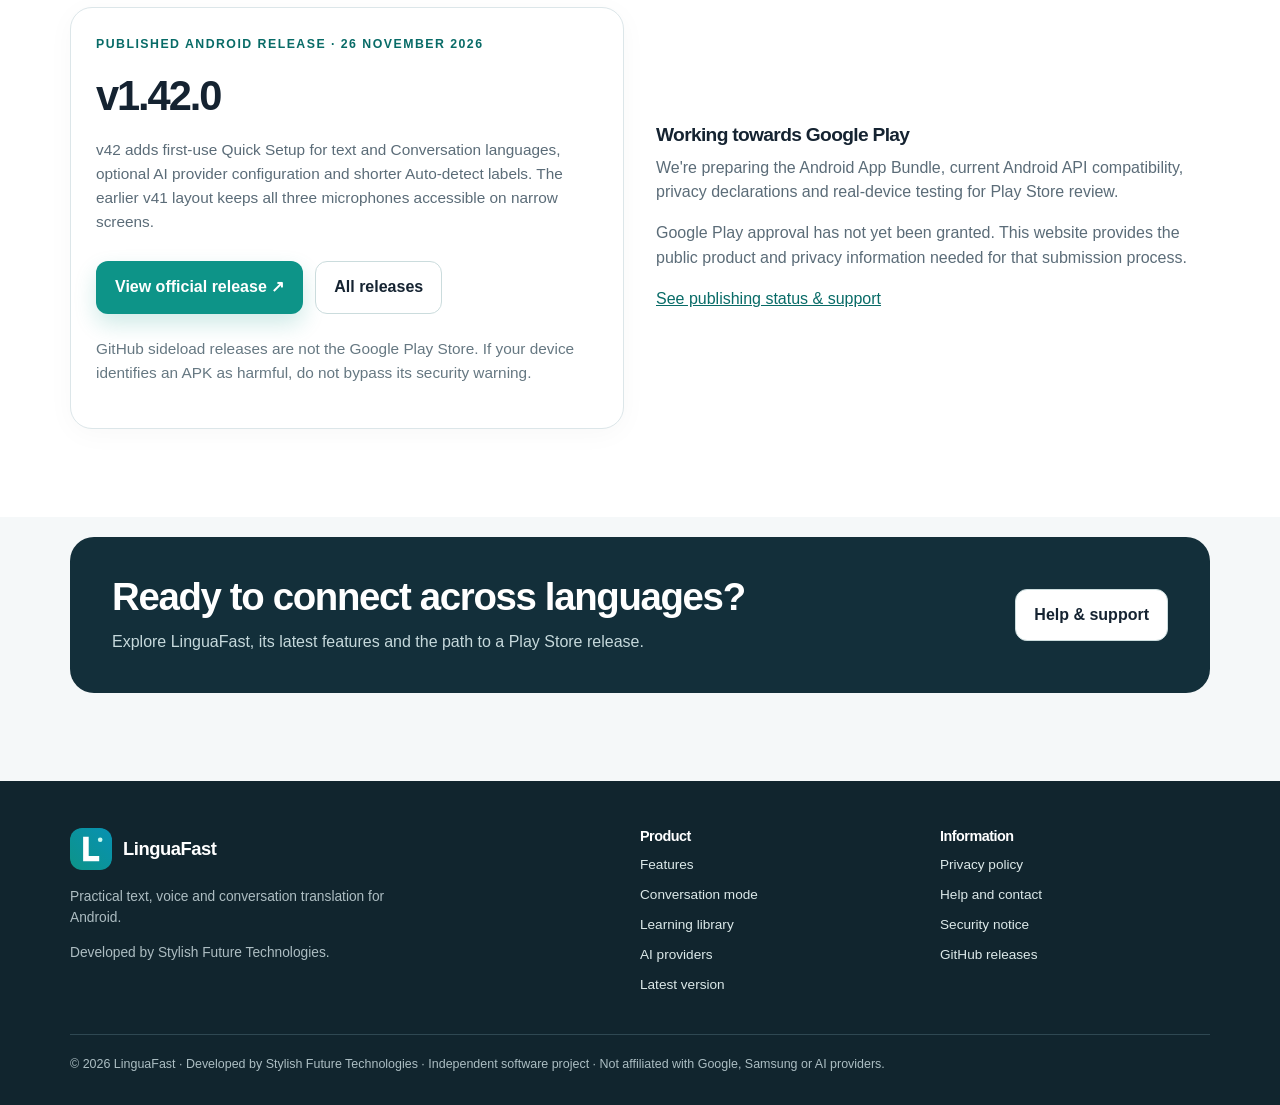
==== commit 9c0da296: "Synchronize public update-site docs to published v42 and Quick Setup" ====
--- a/docs/index.html
+++ b/docs/index.html
@@ -45,7 +45,7 @@
       </div>
       <figure class="phone-wrap current-device-preview" aria-label="Historical v36 illustration of the LinguaFast Android Translate interface">
         <img src="images/linguafast-v36-translate.svg" width="390" height="870" loading="eager" decoding="async" alt="LinguaFast v36 showing English to Vietnamese translation, large borderless icons on one row and full History and Saved tabs. Demonstration text only." style="width:min(390px,100%);height:auto;display:block;margin:0 auto;border-radius:27px;box-shadow:0 20px 56px rgba(13,40,50,.17)">
-        <figcaption class="preview-label" style="text-align:center">Historical v36 demonstration illustration · The published app has moved on to v41; not a real device screenshot</figcaption>
+        <figcaption class="preview-label" style="text-align:center">Historical v36 demonstration illustration · The published app has moved on to v42; not a real device screenshot</figcaption>
       </figure>
     </div>
   </section>
@@ -67,7 +67,7 @@
       <div class="section-heading">
         <div class="eyebrow">Simple first-time setup</div>
         <h2>Choose languages. Start talking.</h2>
-        <p>No account is required to begin using Instant translation. The next signed app update adds an optional in-app Quick Setup to guide these same choices.</p>
+        <p>No account is required to begin using Instant translation. The published v42 Android update includes an optional in-app Quick Setup to guide these same choices.</p>
       </div>
       <div class="grid3">
         <article class="feature">
@@ -86,7 +86,7 @@
           <p>Instant translation needs no API key. For optional AI, select a provider in Settings, paste its key, tap Test key, then Save. Provider fees or limits may apply.</p>
         </article>
       </div>
-      <p class="fine" id="quick-setup-availability">An improved in-app Quick Setup is in source preparation, not yet a published Android update. Once published, it will open on fresh installs and remain available from Help; existing saved settings will not be reset.</p>
+      <p class="fine" id="quick-setup-availability">Quick Setup is included in the published v42 Android update. It opens on fresh installs and remains available from Help; existing saved settings will not be reset.</p>
       <p class="fine">In app builds v40 and later, selected main labels follow the Android phone language for 12 supported interface languages. Some advanced settings and help text still use English. Translation-language selections do not change when the phone language changes. <a href="support.html#quick-start">Read the setup guide</a>.</p>
     </div>
   </section>
@@ -182,11 +182,11 @@
       <div class="section-heading"><div class="eyebrow">Version and updates</div><h2>Follow the current release.</h2><p>Our release information comes from the official public LinguaFast GitHub channel. New versions are published there separately from Google Play.</p></div>
       <div class="two-column">
         <div class="feature" style="min-height:0">
-          <div class="release-date" id="release-state">Published Android release · 25 November 2026</div>
-          <div class="version-big" id="release-version">v1.41.0</div>
-          <p id="release-copy">v41 moves Speaker A, Speaker B and Guest C microphones above the scrolling chat on narrow phones. Earlier releases added clearer language choices, optional phone-language interface labels and compact AI Polish progress.</p>
+          <div class="release-date" id="release-state">Published Android release · 26 November 2026</div>
+          <div class="version-big" id="release-version">v1.42.0</div>
+          <p id="release-copy">v42 adds first-use Quick Setup for text and Conversation languages, optional AI provider configuration and shorter Auto-detect labels. The earlier v41 layout keeps all three microphones accessible on narrow screens.</p>
           <div class="hero-actions">
-            <a class="button button-primary" id="release-link" href="https://github.com/madbit1/linguafast-updates/releases/tag/android-v41" rel="noopener">View official release ↗</a>
+            <a class="button button-primary" id="release-link" href="https://github.com/madbit1/linguafast-updates/releases/tag/android-v42" rel="noopener">View official release ↗</a>
             <a class="button button-ghost" href="https://github.com/madbit1/linguafast-updates/releases" rel="noopener">All releases</a>
           </div>
           <p class="fine">GitHub sideload releases are not the Google Play Store. If your device identifies an APK as harmful, do not bypass its security warning.</p>
